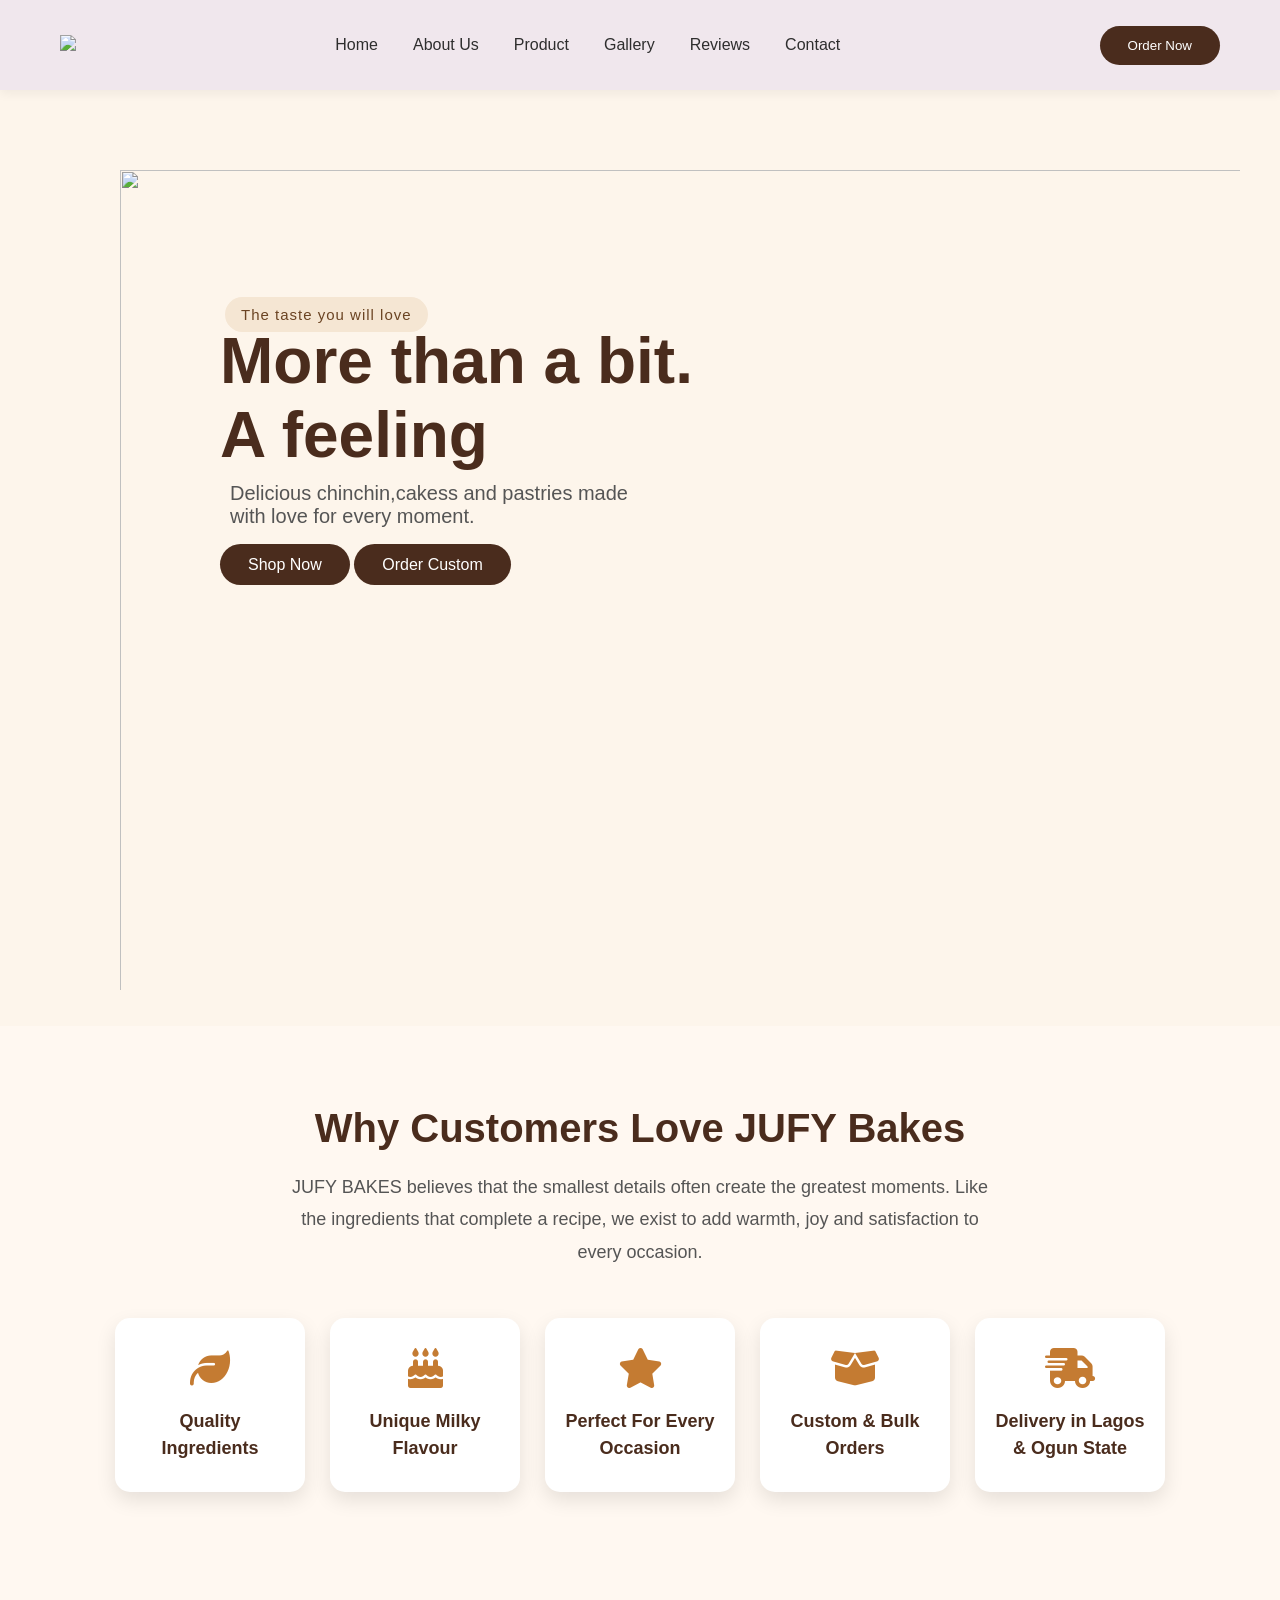
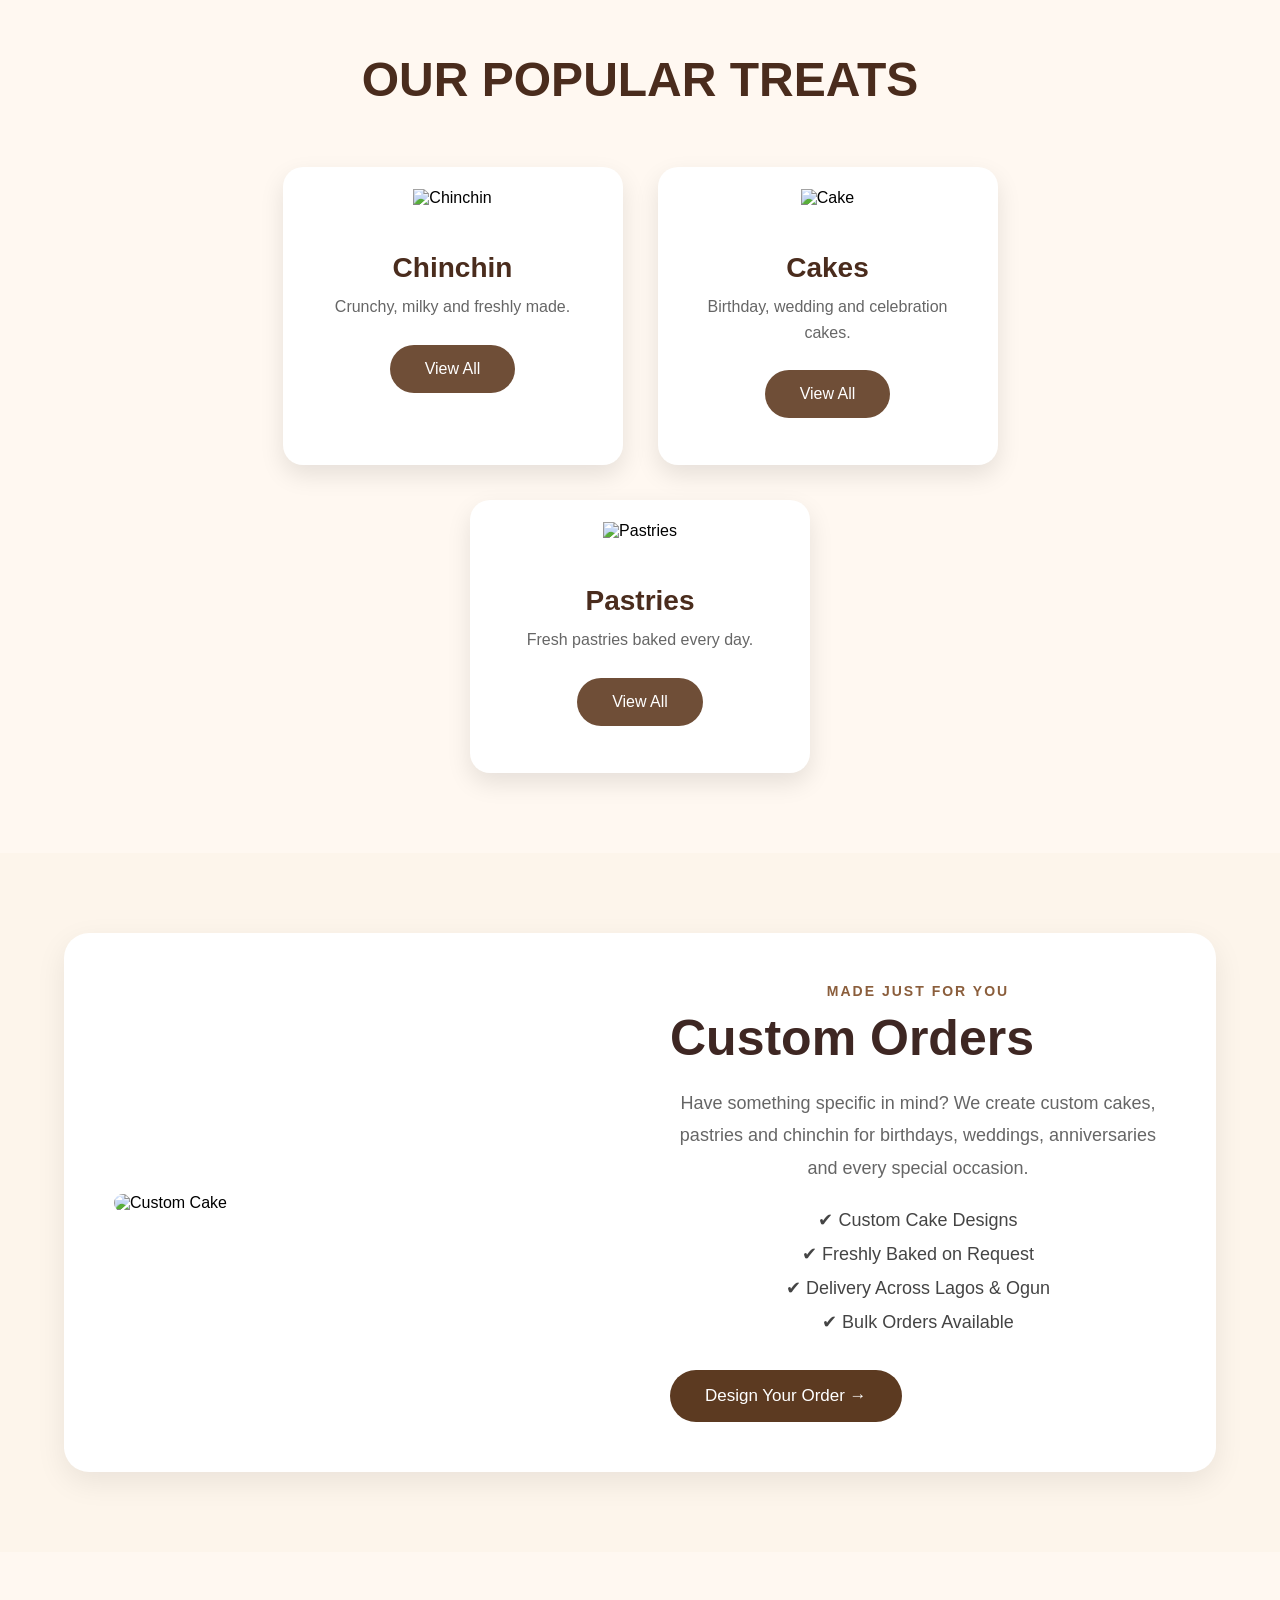
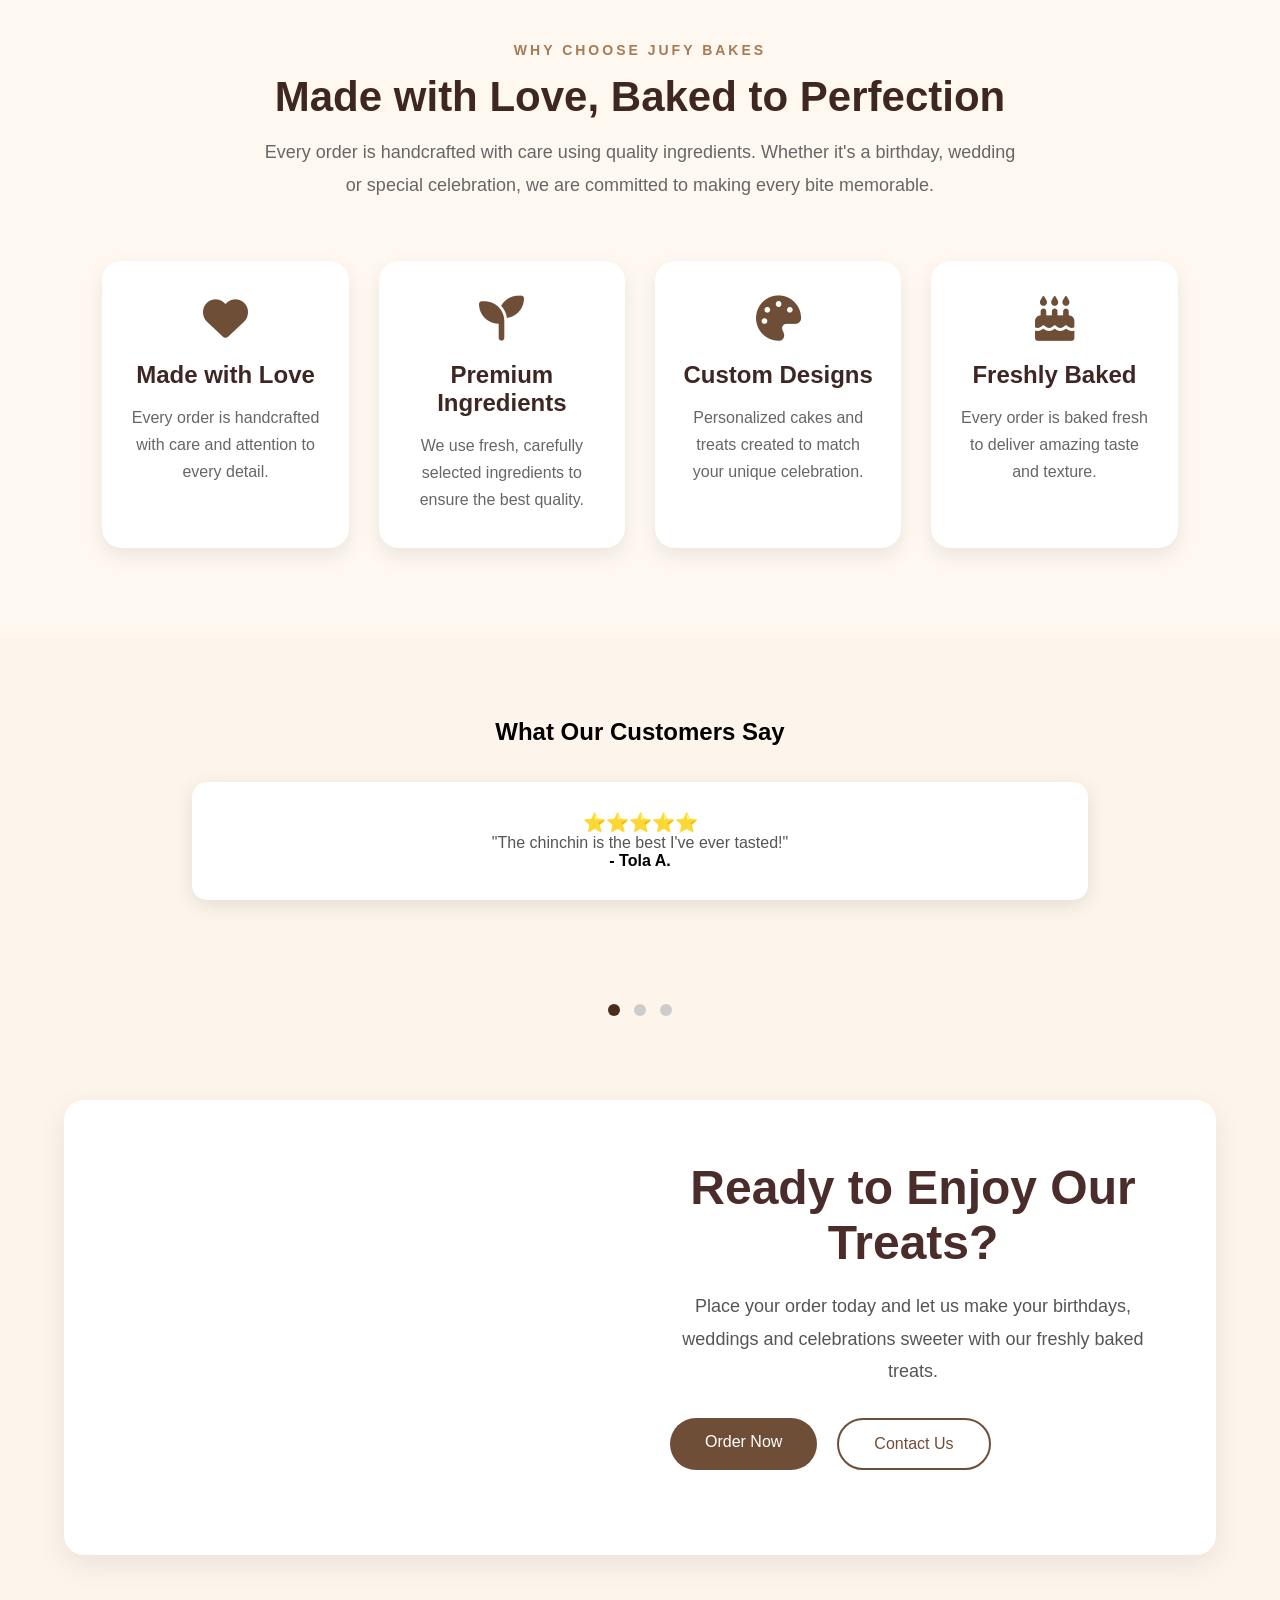
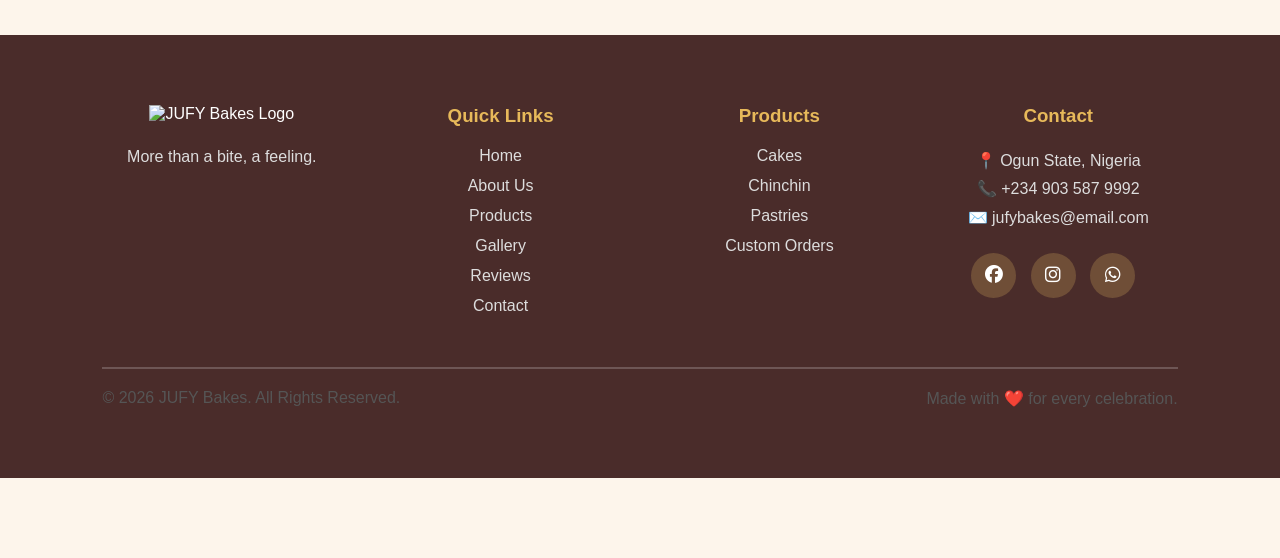
==== index.html @ e984a0c7 "Add files via upload" ====
<!DOCTYPE html>
<html lang="en">
<head>
    <meta charset="UTF-8">
    <meta name="viewport" content="width=device-width, initial-scale=1.0">
    <title>JUFY Vamp</title>
    <link rel="stylesheet"  href="style.css">
    <link rel="stylesheet" href="https://cdnjs.cloudflare.com/ajax/libs/font-awesome/6.7.2/css/all.min.css">
   
</head>
<body>
    <header>
        <div class="logo">
            <img src="imagess/Simple Logo.png">
        </div>

        <div  class="he-lin">
           <nav>
                <ul>
                   <li><a href="#">Home</a></li>
                   <li><a href="about.html">About Us</a></li>
                   <li><a href="product.html">Product</a></li>
                   <li><a href="gallery.html">Gallery</a></li>
                   <li><a href="#">Reviews</a></li>
                   <li><a href="#">Contact</a></li>
                </ul>
           </nav>
        </div>

        <button class="btns">Order Now</button>

    </header>

    <section class="container">
        <div class="slider">
            <img src="imagess/intro.jpg" class="slide active">
            <img src="imagess/triple-choco-birthday.png" class="slide"> 
            <img src="imagess/smallchops.jpg" class="slide">

        </div>
        <div class="hero-container"><br><br>
           <span class="eyebrow">The taste you will love</span>

           <h1 class="heading">More than a bit.<br> A feeling </h1>

           <p class="deli">Delicious chinchin,cakess and pastries made <br>with love for every moment.</p>
              <br>
           <div class="hero-buttons">
               <a href="#" class="btns">Shop Now</a>
               <a href="#" class="btns">Order Custom</a>
            </div>
        </div>
           
    </section>   <br><br>


        <section class="features">

    <h2>Why Customers Love JUFY Bakes</h2>

    <p class="features-text">
        JUFY BAKES believes that the smallest details often create the greatest moments.
        Like the ingredients that complete a recipe, we exist to add warmth, joy and satisfaction to every occasion.
    </p>

    <div class="feature-container">

        <div class="feature-card">
            <i class="fa-solid fa-leaf"></i>
            <h3>Quality Ingredients</h3>
        </div>

        <div class="feature-card">
            <i class="fa-solid fa-cake-candles"></i>
            <h3>Unique Milky Flavour</h3>
        </div>

        <div class="feature-card">
            <i class="fa-solid fa-star"></i>
            <h3>Perfect For Every Occasion</h3>
        </div>

        <div class="feature-card">
            <i class="fa-solid fa-box-open"></i>
            <h3>Custom & Bulk Orders</h3>
        </div>

        <div class="feature-card">
            <i class="fa-solid fa-truck-fast"></i>
            <h3>Delivery in Lagos & Ogun State</h3>
        </div>

    </div>

</section>

       <section class="treats">

    <h2>OUR POPULAR TREATS</h2>

    <div class="cards">

        <!-- Chinchin -->
        <div class="card">
            <img src="imagess/chinchin.jpg" alt="Chinchin">

            <div class="card-content">
                <h3>Chinchin</h3>
                <p>Crunchy, milky and freshly made.</p>

                <a href="chinchin.html" class="btn">View All</a>
            </div>
        </div>

        <!-- Cakes -->
        <div class="card">
            <img src="imagess/cake.jpg" alt="Cake">

            <div class="card-content">
                <h3>Cakes</h3>
                <p>Birthday, wedding and celebration cakes.</p>

                <a href="cakes.html" class="btn">View All</a>
            </div>
        </div>

        <!-- Pastries -->
        <div class="card">
            <img src="imagess/pastries.jpg" alt="Pastries">

            <div class="card-content">
                <h3>Pastries</h3>
                <p>Fresh pastries baked every day.</p>

                <a href="pastries.html" class="btn">View All</a>
            </div>
        </div>

    </div>

</section>

        <section class="custom-section">

    <div class="custom-image">
        <img src="imagess/fruit cake.jpg" alt="Custom Cake">
    </div>

    <div class="custom-content">

        <p class="small-title">MADE JUST FOR YOU</p>

        <h2>Custom Orders</h2>

        <p class="custom-text">
            Have something specific in mind? We create custom cakes,
            pastries and chinchin for birthdays, weddings,
            anniversaries and every special occasion.
        </p>

        <div class="custom-features">

            <p>✔ Custom Cake Designs</p>

            <p>✔ Freshly Baked on Request</p>

            <p>✔ Delivery Across Lagos & Ogun</p>

            <p>✔ Bulk Orders Available</p>

        </div>

        <button class="custom-btn">
            Design Your Order →
        </button>

    </div>

</section> 

       <section class="why-choose">

    <p class="section-tag">WHY CHOOSE JUFY BAKES</p>

    <h2>Made with Love, Baked to Perfection</h2>

    <p class="section-text">
        Every order is handcrafted with care using quality ingredients.
        Whether it's a birthday, wedding or special celebration,
        we are committed to making every bite memorable.
    </p>

    <div class="why-container">

        <div class="why-card">
            <i class="fa-solid fa-heart"></i>
            <h3>Made with Love</h3>

            <p>
                Every order is handcrafted with care and attention to every detail.
            </p>
        </div>

        <div class="why-card">
            <i class="fa-solid fa-seedling"></i>
            <h3>Premium Ingredients</h3>

            <p>
                We use fresh, carefully selected ingredients to ensure the best quality.
            </p>
        </div>

        <div class="why-card">
            <i class="fa-solid fa-palette"></i>
            <h3>Custom Designs</h3>

            <p>
                Personalized cakes and treats created to match your unique celebration.
            </p>
        </div>

        <div class="why-card">
            <i class="fa-solid fa-cake-candles"></i>
            <h3>Freshly Baked</h3>

            <p>
                Every order is baked fresh to deliver amazing taste and texture.
            </p>
        </div>

    </div>

</section>
    <section class="reviews">

        <h2>What Our Customers Say</h2>
        <br><br>

        <div class="review-slider">

            <div class="review active">
               <h3>⭐⭐⭐⭐⭐</h3>
               <p>"The chinchin is the best I've ever tasted!"</p>
               <h4>- Tola A.</h4>
            </div>

            <div class="review">
                <h3>⭐⭐⭐⭐⭐</h3>
                <p>"My go-to for every event. Jufy Bakes never disappoints."</p>
                <h4>- Maryam O.</h4>
            </div>

            <div class="review">
                <h3>⭐⭐⭐⭐⭐</h3>
                <p>"The cakes are soft and delicious. Highly recommended."</p>
                <h4>- Andre B.</h4>
            </div>

    </div>

    <div class="dots">
        <span class="dot active"></span>
        <span class="dot"></span>
        <span class="dot"></span>
    </div>

    <section class="cta">

    <div class="cta-image">
        <img src="imagess/chinchin.png" alt="">
    </div>

    <div class="cta-text">

        <h2>Ready to Enjoy Our Treats?</h2>

        <p>
            Place your order today and let us make your
            birthdays, weddings and celebrations sweeter
            with our freshly baked treats.
        </p>

        <div class="cta-buttons">
            <a href="product.html" class="btn">Order Now</a>
            <a href="contact.html" class="btn2">Contact Us</a>
        </div>

    </div>

</section>


     <footer>

    <div class="footer-container">

        <div class="footer-box">

            <img src="imagess/Simple Logo.png" alt="JUFY Bakes Logo">

            <p>
                More than a bite, a feeling.
            </p>

        </div>

        <div class="footer-box">

            <h3>Quick Links</h3>

            <a href="#">Home</a>
            <a href="#">About Us</a>
            <a href="#">Products</a>
            <a href="#">Gallery</a>
            <a href="#">Reviews</a>
            <a href="#">Contact</a>

        </div>

        <div class="footer-box">

            <h3>Products</h3>

            <a href="#">Cakes</a>
            <a href="#">Chinchin</a>
            <a href="#">Pastries</a>
            <a href="#">Custom Orders</a>

        </div>

        <div class="footer-box">

            <h3>Contact</h3>

            <p>📍 Ogun State, Nigeria</p>
            <p>📞 +234 903 587 9992</p>
            <p>✉️ jufybakes@email.com</p>

            <div class="socials">

                <a href="#"><i class="fa-brands fa-facebook"></i></a>

                <a href="#"><i class="fa-brands fa-instagram"></i></a>

                <a href="#"><i class="fa-brands fa-whatsapp"></i></a>

            </div>

        </div>

    </div>

    <hr>

    <div class="copyright">

        <p>
            © 2026 JUFY Bakes. All Rights Reserved.
        </p>

        <p>
            Made with ❤️ for every celebration.
        </p>

    </div>

</footer>   
   
     <script src="script.js"></script>
</body>
</html>
---- style.css ----
*{
    margin: 0;
    padding: 0;
    box-sizing: border-box;
    font-family: Arial, Helvetica, sans-serif;

}

html{
    scroll-behavior:smooth;
}

body{
    font-family:Arial, Helvetica, sans-serif;
    background-color: #fdf3e7;
}

header{
    display: flex;
    justify-content: space-between;
    align-items: center;
    padding: 20px 60px;
    background: #f0e7ed;
    position: sticky;
    top: 0;
    z-index: 10;
    box-shadow: 0 4px 10px rgba(0, 0, 0, 0.05);
    height: 90px;
}

.container{
    width:100%;
    max-width:1200px;
    margin:auto;
    position: relative;
    height: 100vh;
    overflow: hidden;
    padding: 80px;
}

.logo img{
    width: 130px;
    height: auto;
}

nav{
    display: flex;
    justify-content: space-between;
    align-items: center;
     height: 80px;
    padding: 0;
}
nav ul{
    display: flex;
    list-style: none;
    gap: 35px;
}
nav a{
    text-decoration: none;
    color: #2e2e2e; 
    font-weight: 500;
    transition: 0.3s;
}
nav a:hover{
    color: #d4a055;
}

.slider{
    position: absolute;
    width: 100%;
    height: 100%;
}

.slide{
    position: absolute;
    width: 100%;
    height: 100%;
    object-fit: cover;
    opacity: 0;
    transition: opacity 1s ease;
}

.slide.active{
    opacity: 1;
}

.hero-container{
    position: relative;
    z-index: 2;
    color: rgb(15, 13, 13);
    padding: 100px;
}

.eyebrow{
    color: #6b4423;
    border-radius: 999px;
    letter-spacing: 1px;
    padding: 9px 16px;
    background: #f5e6d3;
    margin: 5px;
    font-size: 15px;
}

.heading{
    font-size: 4rem;
    font-weight: 700;
    color: #4a2c1d;
}

.deli{
    margin: 10px;
    gap: 4px;
    font-size: 20px;
    text-align: justify;
}

.hero-buttons{
    margin-bottom:20px;
}

.btns{
    background: #4a2c1d;
    color: white;
    padding:12px 28px;
    border:none;
    border-radius:30px;
    text-decoration: none;
}

.btns:hover{
    background: #6b4423;
}

.features{
    background-color:#FFF8F1;
    padding:80px 8%;
    text-align:center;
}

.features h2{
    font-size:40px;
    color:#4A2C1D;
    margin-bottom:20px;
}

.features-text{
    max-width:700px;
    margin:0 auto 50px;
    font-size:18px;
    line-height:1.8;
    color:#555;
}

.feature-container{
    display:flex;
    justify-content:center;
    gap:25px;
    flex-wrap:wrap;
}

.feature-card{
    width:190px;
    background:#ffffff;
    padding:30px 20px;
    border-radius:15px;
    box-shadow:0 8px 20px rgba(0,0,0,0.1);
    transition:0.3s;
}

.feature-card:hover{
    transform:translateY(-10px);
}

.feature-card i{
    font-size:40px;
    color:#C47B32;
    margin-bottom:20px;
}

.feature-card h3{
    color:#4A2C1D;
    font-size:18px;
    line-height:1.5;
}
.cards{
    display:grid;
    grid-template-columns:repeat(auto-fit,minmax(250px,1fr));
    gap:30px;
}

.cardss p{
    color: #6b4423;
}

.card{
    background:white;
    padding:22px;
    border-radius:20px;
    text-align:center;
    transition:0.3s;
}

.card:hover{
    transform:translateY(-10px);
}

.card img{
    width:100px;
    height:120px;
    margin-bottom:20px;
    object-fit: cover;
}

.card h3{
    margin-bottom:10px;
}

p{
    text-align: center;
    font-size: medium;
    color: #555;

}

.items{
    background: #fff8f1;
    padding: 60px 80px;
    text-align: center;
}

.items p{
    max-width: 900px;
    margin-top: auto;
}

.list-item{
    display: flex;
    justify-content: space-between;
    margin-top: 40px;
}

.list-items nav{
    display: flex;
}

.treats{
    background:#FFF8F1;
    padding:80px 8%;
}

.treats h2{
    text-align:center;
    font-size:48px;
    color:#4A2C1D;
    margin-bottom:60px;
}

.cards{
    display:flex;
    justify-content:center;
    gap:35px;
    flex-wrap:wrap;
}

.card{
    width:340px;
    background:#fff;
    border-radius:20px;
    overflow:hidden;
    box-shadow:0 10px 25px rgba(0,0,0,.1);
    transition:.3s;
}

.card:hover{
    transform:translateY(-10px);
}

.card img{
    width:100%;
    height:250px;
    object-fit:cover;
}

.card-content{
    padding:25px;
    text-align:center;
}

.card-content h3{
    color:#4A2C1D;
    margin-bottom:10px;
    font-size:28px;
}

.card-content p{
    color:#666;
    line-height:1.6;
    margin-bottom:25px;
}

.btn{
    display:inline-block;
    padding:12px 30px;
    background:#4A2C1D;
    color:white;
    text-decoration:none;
    border-radius:30px;
    transition:.3s;
}

.btn:hover{
    background:#C47B32;
}

.custom-section{
    width:90%;
    max-width:1200px;
    margin:80px auto;
    padding:50px;
    background:#ffffff;
    border-radius:25px;

    display:flex;
    align-items:center;
    justify-content:space-between;
    gap:60px;

    box-shadow:0 10px 30px rgba(0,0,0,0.08);
}

.custom-image{
    flex:1;
}

.custom-image img{
    width:100%;
    height:450px;
    object-fit:cover;
    border-radius:20px;
}

.custom-content{
    flex:1;
}

.small-title{
    color:#8B5E3C;
    font-weight:bold;
    letter-spacing:2px;
    font-size:14px;
    margin-bottom:10px;
}

.custom-content h2{
    font-size:50px;
    color:#3E2723;
    margin-bottom:20px;
}

.custom-text{
    color:#666;
    font-size:18px;
    line-height:1.8;
    margin-bottom:25px;
}

.custom-features p{
    margin:12px 0;
    font-size:18px;
    color:#444;
}

.custom-btn{
    margin-top:25px;
    padding:16px 35px;
    background:#5C3A21;
    color:white;
    border:none;
    border-radius:50px;
    font-size:17px;
    cursor:pointer;
    transition:.3s;
}

.custom-btn:hover{
    background:#8B5E3C;
    transform:translateY(-4px);
}

.why-choose{
    background:#FFF8F1;
    padding:80px 8%;
    text-align:center;
}

.small-heading{
    color:#8B5E3C;
    font-size:14px;
    font-weight:bold;
    letter-spacing:2px;
    text-transform:uppercase;
    margin-bottom:10px;
}

.why-choose{
    background:#FFF8F1;
    padding:90px 8%;
    text-align:center;
}

.section-tag{
    color:#A67C52;
    font-size:14px;
    font-weight:700;
    letter-spacing:3px;
    text-transform:uppercase;
}

.why-choose h2{
    font-size:42px;
    color:#3E2723;
    margin:15px 0;
}

.section-text{
    width:70%;
    margin:0 auto 60px;
    color:#666;
    line-height:1.8;
    font-size:18px;
}

.why-container{
    display:grid;
    grid-template-columns:repeat(4,1fr);
    gap:30px;
}

.why-card{
    background:white;
    padding:35px 25px;
    border-radius:20px;
    box-shadow:0 8px 20px rgba(0,0,0,.08);
    transition:.3s;
}

.why-card:hover{
    transform:translateY(-10px);
    box-shadow:0 15px 35px rgba(0,0,0,.15);
}

.why-card i{
    font-size:45px;
    color:#6F4E37;
    margin-bottom:20px;
}

.why-card h3{
    color:#3E2723;
    margin-bottom:15px;
    font-size:24px;
}

.why-card p{
    color:#666;
    line-height:1.7;
    font-size:16px;
}
.reviews{
    text-align:center;
    padding:80px 0;
}

.review-slider{
    position:relative;
    width:70%;
    margin:auto;
    min-height:200px;
}

.review{
    display:none;
    background:#fff;
    padding:30px;
    border-radius:15px;
    box-shadow:0 5px 20px rgba(0,0,0,.1);
}

.review.active{
    display:block;
}

.dots{
    margin-top:20px;
}

.dot{
    height:12px;
    width:12px;
    margin:0 5px;
    display:inline-block;
    border-radius:50%;
    background:#ccc;
    cursor:pointer;
}

.dot.active{
    background:#4a2c1d;
}

.cta{
    display:flex;
    justify-content:space-between;
    align-items:center;
    gap:60px;
    width:90%;
    max-width:1200px;
    margin:80px auto;
    background:#fff;
    padding:60px;
    border-radius:20px;
    box-shadow:0 10px 30px rgba(0,0,0,.08);
}

.cta-image{
    flex:1;
}

.cta-image img{
    width:100%;
    border-radius:20px;
}

.cta-text{
    flex:1;
}

.cta-text h2{
    font-size:48px;
    color:#4A2C2A;
    margin-bottom:20px;
}

.cta-text p{
    font-size:18px;
    line-height:1.8;
    color:#555;
    margin-bottom:30px;
}

.cta-buttons{
    display:flex;
    gap:20px;
    margin-bottom:25px;
}

.btn{
    text-decoration:none;
    background:#6F4E37;
    color:white;
    padding:15px 35px;
    border-radius:40px;
    transition:.3s;
}

.btn:hover{
    background:#4A2C2A;
}

.btn2{
    text-decoration:none;
    border:2px solid #6F4E37;
    color:#6F4E37;
    padding:15px 35px;
    border-radius:40px;
    transition:.3s;
}

.btn2:hover{
    background:#6F4E37;
    color:white;
}

.cta-text h4{
    color:#B8860B;
    font-size:18px;
}

footer{
    background:#4A2C2A;
    color:white;
    padding:70px 8%;
    margin-top:80px;
}

.footer-container{
    display:grid;
    grid-template-columns:repeat(auto-fit,minmax(220px,1fr));
    gap:40px;
}

.footer-box img{
    width:120px;
    margin-bottom:20px;
}

.footer-box h3{
    color:#E7B95A;
    margin-bottom:20px;
}

.footer-box p{
    color:#ddd;
    line-height:1.8;
}

.footer-box a{
    display:block;
    color:#ddd;
    text-decoration:none;
    margin-bottom:12px;
    transition:.3s;
}

.footer-box a:hover{
    color:#E7B95A;
    padding-left:5px;
}

.socials{
    margin-top:20px;
}

.socials a{
    display:inline-block;
    width:45px;
    height:45px;
    background:#6F4E37;
    text-align:center;
    line-height:45px;
    border-radius:50%;
    margin-right:10px;
    color:white;
    font-size:18px;
}

.socials a:hover{
    background:#E7B95A;
    color:#4A2C2A;
}

footer hr{
    margin:40px 0 20px;
    border:1px solid rgba(255,255,255,.2);
}

.copyright{
    display:flex;
    justify-content:space-between;
    flex-wrap:wrap;
    color:#ddd;
    font-size:15px;
}





.products{
    width:90%;
    margin:auto;
    padding:60px 0;
}

.products h1{
    text-align:center;
    font-size:50px;
    color:#4A2C2A;
}

.products p{
    text-align:center;
    color:#666;
    margin-bottom:40px;
}

.product-container{
    display:grid;
    grid-template-columns:repeat(auto-fit,minmax(280px,1fr));
    gap:30px;
}

.product-card{
    background:white;
    border-radius:20px;
    padding:20px;
    text-align:center;
    box-shadow:0 5px 15px rgba(0,0,0,.1);
}

.product-card img{
    width:100%;
    height:250px;
    object-fit:cover;
    border-radius:15px;
}

.product-card h3{
    margin-top:20px;
    color:#4A2C2A;
}

.product-card button{
    margin-top:20px;
    width:100%;
    padding:15px;
    background:#6F4E37;
    color:white;
    border:none;
    border-radius:40px;
    cursor:pointer;
}






.about-page{
    width:90%;
    max-width:1200px;
    margin:80px auto;
    display:flex;
    align-items:center;
    gap:60px;
}

.about-image{
    flex:1;
}

.about-image img{
    width:100%;
    border-radius:20px;
}

.about-content{
    flex:1;
}

.about-content h1{
    font-size:50px;
    color:#4A2C2A;
    margin-bottom:20px;
}

.about-content p{
    line-height:1.9;
    color:#555;
    margin-bottom:20px;
}

.mission-vision{
    width:90%;
    max-width:1200px;
    margin:80px auto;
    display:flex;
    gap:30px;
}

.box{
    flex:1;
    background:white;
    padding:40px;
    border-radius:20px;
    box-shadow:0 5px 20px rgba(0,0,0,.08);
}

.box h2{
    color:#4A2C2A;
    margin-bottom:20px;
}

.values{
    width:90%;
    max-width:1200px;
    margin:80px auto;
    text-align:center;
}

.values h2{
    color:#4A2C2A;
    font-size:40px;
    margin-bottom:40px;
}

.value-container{
    display:grid;
    grid-template-columns:repeat(auto-fit,minmax(220px,1fr));
    gap:25px;
}

.value-card{
    background:white;
    padding:30px;
    border-radius:20px;
    box-shadow:0 5px 15px rgba(0,0,0,.08);
}

.value-card h3{
    color:#6F4E37;
    margin-bottom:15px;
}

.why-about{
    width:90%;
    max-width:1200px;
    margin:80px auto;
}

.why-about h2{
    color:#4A2C2A;
    text-align:center;
    margin-bottom:30px;
}

.why-about ul{
    list-style:none;
    line-height:2.2;
    font-size:18px;
}







body{
    background:#FDF5EB;
    font-family:Arial, sans-serif;
}

.product-hero{
    text-align:center;
    padding:80px 10%;
}

.product-hero h1{
    font-size:50px;
    color:#4A2C1D;
    margin-bottom:20px;
}

.product-hero p{
    font-size:18px;
    color:#666;
}

.products{
    width:90%;
    margin:auto;
    display:grid;
    grid-template-columns:repeat(auto-fit,minmax(300px,1fr));
    gap:35px;
    padding-bottom:80px;
}

.product-card{
    background:white;
    border-radius:20px;
    overflow:hidden;
    text-align:center;
    box-shadow:0 8px 20px rgba(0,0,0,.1);
    transition:.4s;
}

.product-card:hover{
    transform:translateY(-10px);
}

.product-card img{
    width:100%;
    height:250px;
    object-fit:cover;
}

.product-card h2{
    color:#4A2C1D;
    margin-top:20px;
}

.product-card p{
    padding:0 20px;
    color:#666;
}

.product-card h3{
    margin-top:20px;
}

.product-card ul{
    list-style:none;
    padding:0;
    margin:20px;
}

.product-card li{
    margin:8px 0;
}

.product-card button{
    background:#4A2C1D;
    color:white;
    border:none;
    padding:12px 30px;
    border-radius:30px;
    margin-bottom:25px;
    cursor:pointer;
}

.product-card button:hover{
    background:#7a4a2a;
}





/* Gallery Hero */

.gallery-hero{

    text-align:center;
    padding:80px 10%;

}

.gallery-hero h1{

    font-size:50px;
    color:#4A2C1D;
    margin-bottom:20px;

}

.gallery-hero p{

    width:70%;
    margin:auto;
    color:#666;
    line-height:1.8;

}


/* Gallery Grid */

.gallery{

    width:90%;
    margin:auto;

    display:grid;

    grid-template-columns:repeat(auto-fit,minmax(280px,1fr));

    gap:25px;

    padding-bottom:80px;

}


.gallery-item{

    overflow:hidden;

    border-radius:20px;

    background:white;

    box-shadow:0 8px 20px rgba(0,0,0,.1);

}


.gallery-item img{

    width:100%;

    height:300px;

    object-fit:cover;

    transition:.5s;

}


.gallery-item:hover img{

    transform:scale(1.08);

}


/* Bottom CTA */

.gallery-bottom{

    text-align:center;

    padding:70px 10%;

    background:#4A2C1D;

    color:white;

}


.gallery-bottom h2{

    font-size:40px;

}


.gallery-bottom p{

    margin:20px auto;

    width:60%;

    line-height:1.8;

}


.gallery-bottom button{

    padding:15px 35px;

    border:none;

    border-radius:30px;

    background:white;

    color:#4A2C1D;

    font-size:16px;

    cursor:pointer;

    font-weight:bold;

}


.gallery-bottom button:hover{

    background:#F5E6D3;

}
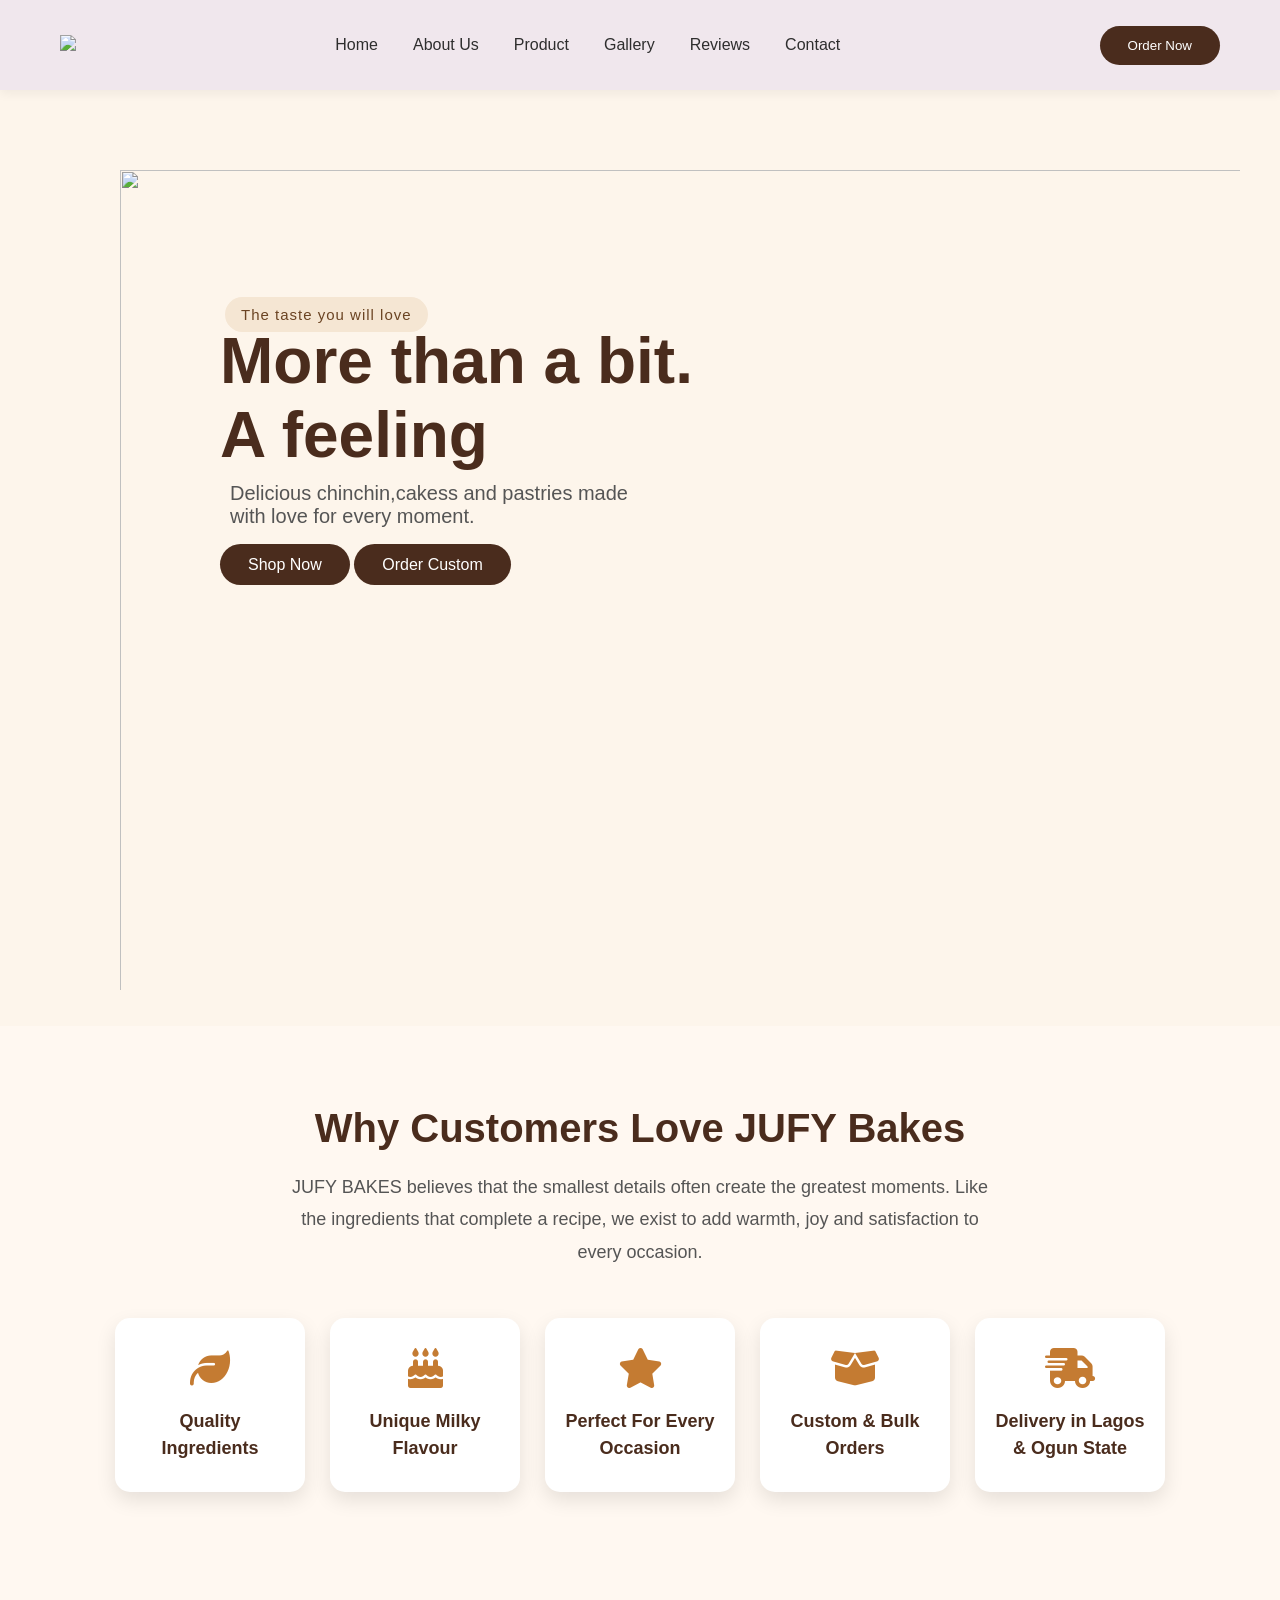
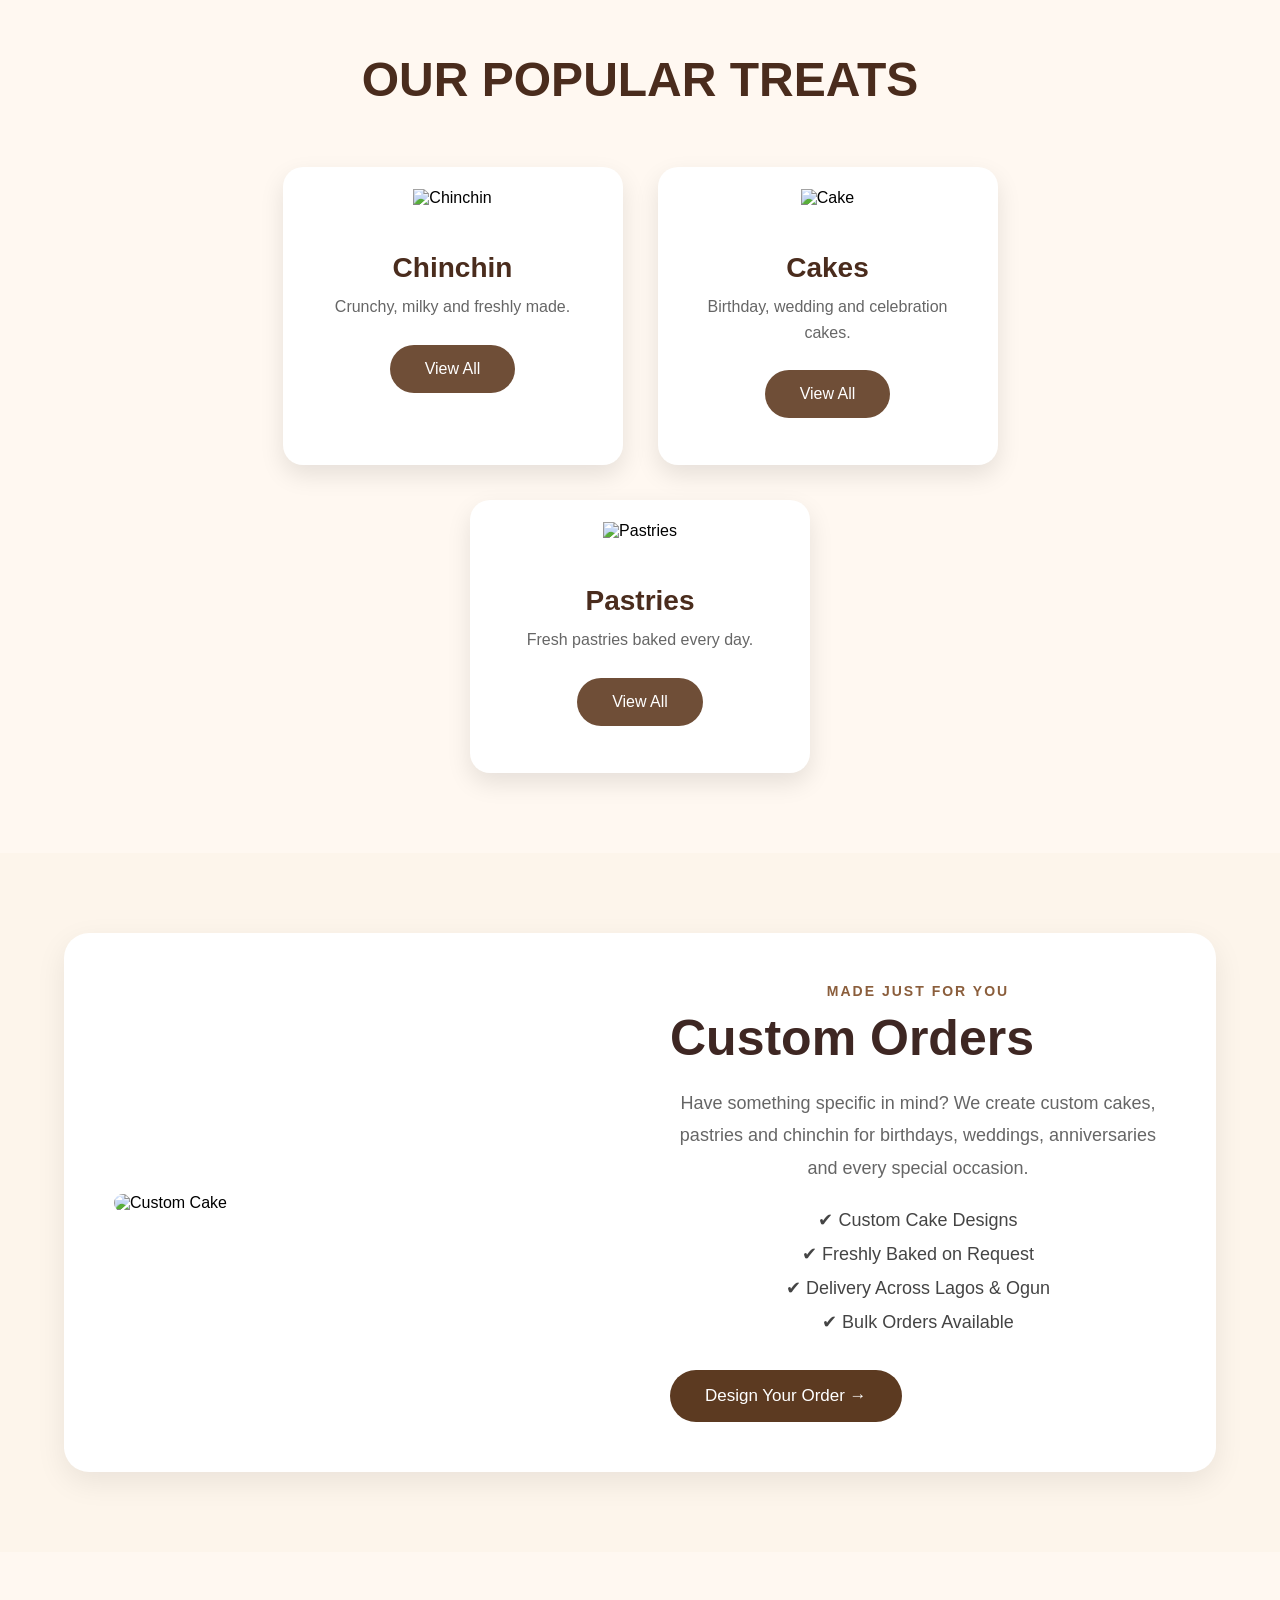
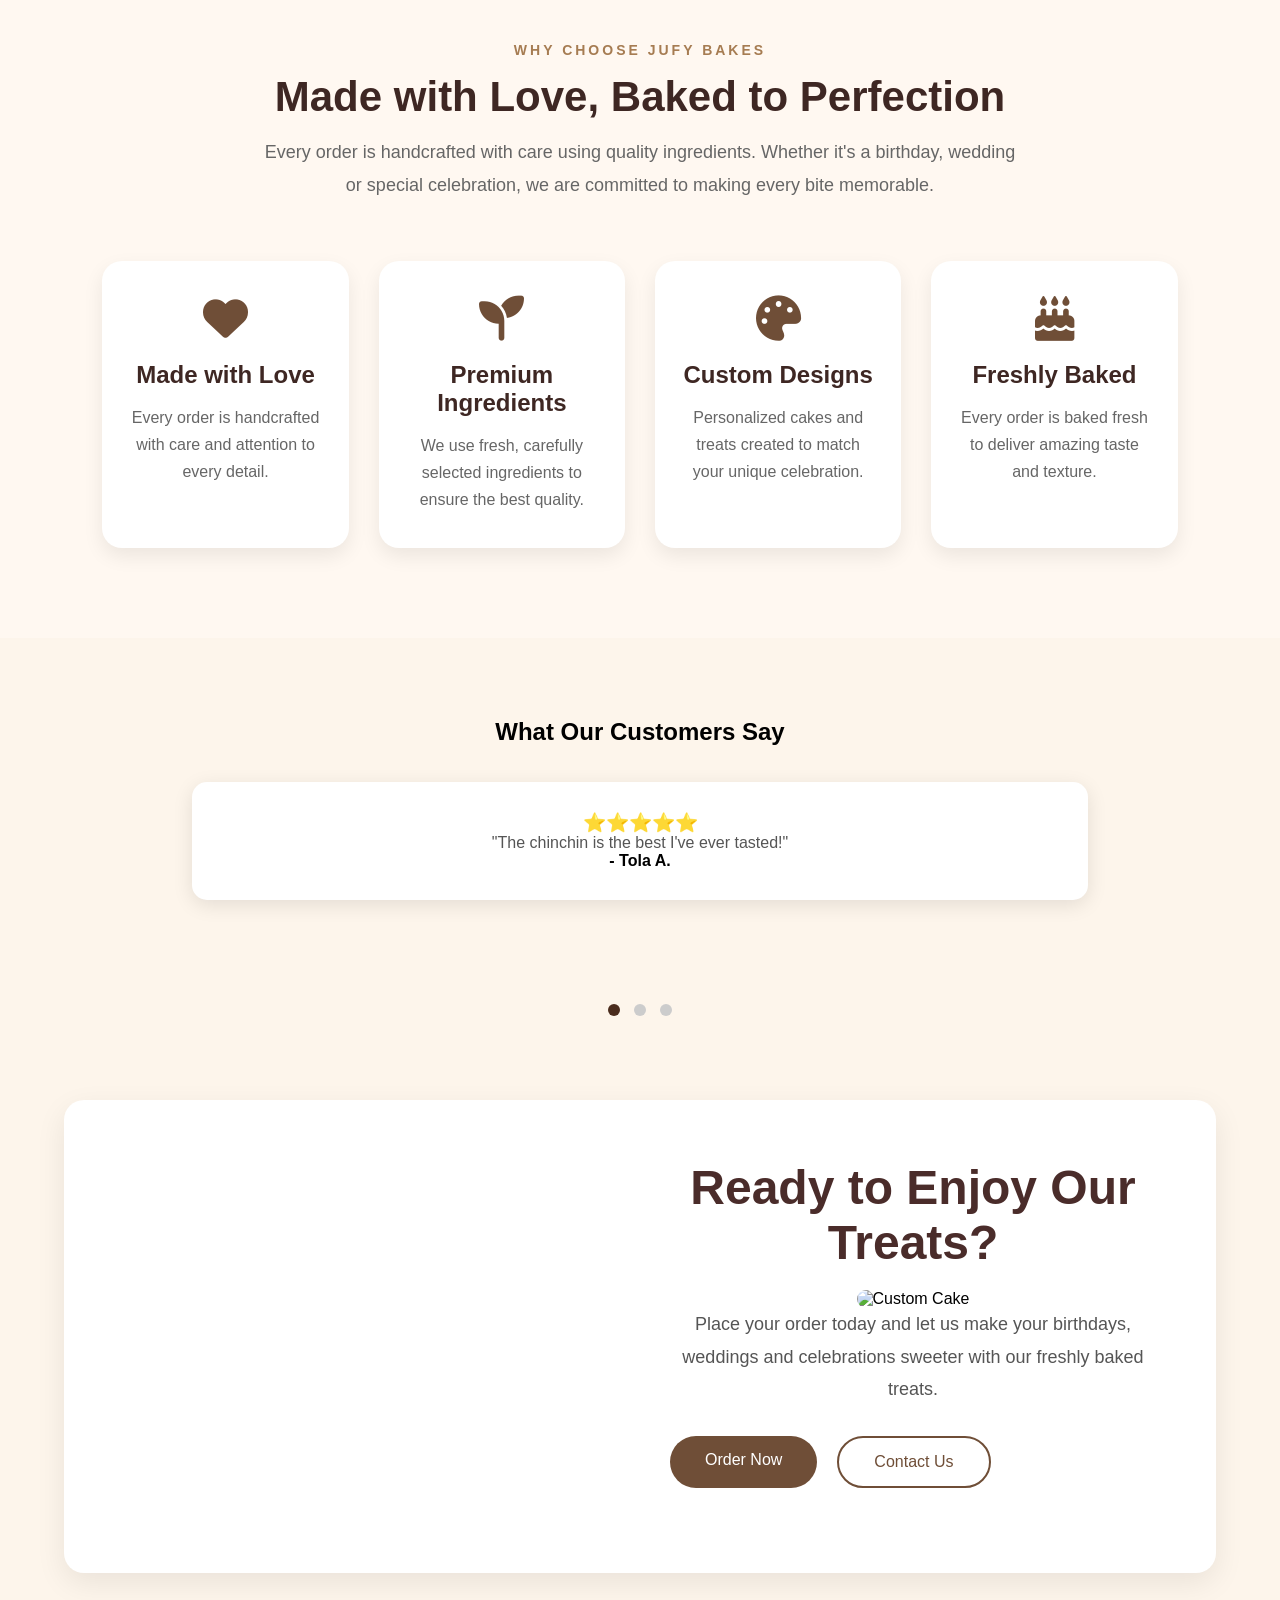
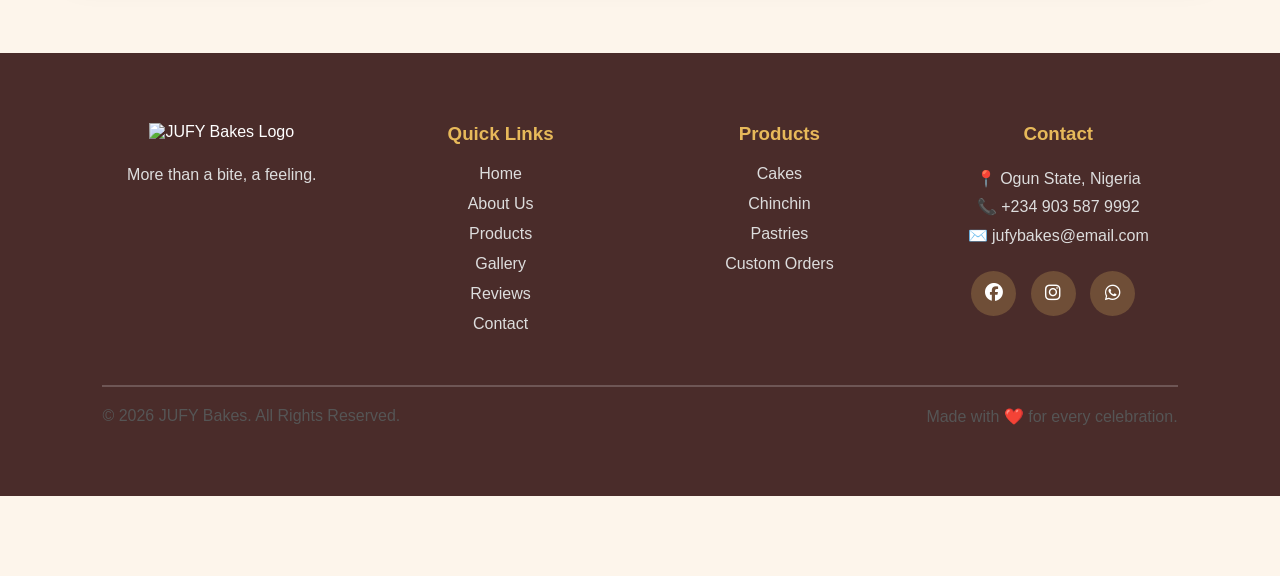
==== commit 2e9ac3ea: "NEW-JB-VAMP" ====
--- a/index.html
+++ b/index.html
@@ -11,18 +11,18 @@
 <body>
     <header>
         <div class="logo">
-            <img src="imagess/Simple Logo.png">
+            <img src="images/Simple Logo.png">
         </div>
 
         <div  class="he-lin">
            <nav>
                 <ul>
-                   <li><a href="#">Home</a></li>
+                   <li><a href="index.html">Home</a></li>
                    <li><a href="about.html">About Us</a></li>
                    <li><a href="product.html">Product</a></li>
                    <li><a href="gallery.html">Gallery</a></li>
                    <li><a href="#">Reviews</a></li>
-                   <li><a href="#">Contact</a></li>
+                   <li><a href="contact.html">Contact</a></li>
                 </ul>
            </nav>
         </div>
@@ -33,9 +33,9 @@
 
     <section class="container">
         <div class="slider">
-            <img src="imagess/intro.jpg" class="slide active">
-            <img src="imagess/triple-choco-birthday.png" class="slide"> 
-            <img src="imagess/smallchops.jpg" class="slide">
+            <img src="images/intro.jpg" class="slide active">
+            <img src="images/triple-choco-birthday.png" class="slide"> 
+            <img src="images/smallchops.jpg" class="slide">
 
         </div>
         <div class="hero-container"><br><br>
@@ -102,7 +102,7 @@
 
         <!-- Chinchin -->
         <div class="card">
-            <img src="imagess/chinchin.jpg" alt="Chinchin">
+            <img src="images/chin-chin-blog-1.png" alt="Chinchin">
 
             <div class="card-content">
                 <h3>Chinchin</h3>
@@ -114,7 +114,7 @@
 
         <!-- Cakes -->
         <div class="card">
-            <img src="imagess/cake.jpg" alt="Cake">
+            <img src="images/12 inches.jpg" alt="Cake">
 
             <div class="card-content">
                 <h3>Cakes</h3>
@@ -126,7 +126,7 @@
 
         <!-- Pastries -->
         <div class="card">
-            <img src="imagess/pastries.jpg" alt="Pastries">
+            <img src="images/smallchops.jpg" alt="Pastries">
 
             <div class="card-content">
                 <h3>Pastries</h3>
@@ -143,7 +143,7 @@
         <section class="custom-section">
 
     <div class="custom-image">
-        <img src="imagess/fruit cake.jpg" alt="Custom Cake">
+        <img src="images/friut cake.jpg" alt="Custom Cake">
     </div>
 
     <div class="custom-content">
@@ -273,6 +273,9 @@
     <div class="cta-text">
 
         <h2>Ready to Enjoy Our Treats?</h2>
+        <div class="custom-image">
+            <img src="images/friut cake.jpg" alt="Custom Cake">
+        </div>
 
         <p>
             Place your order today and let us make your
@@ -296,7 +299,7 @@
 
         <div class="footer-box">
 
-            <img src="imagess/Simple Logo.png" alt="JUFY Bakes Logo">
+            <img src="images/Simple Logo.png" alt="JUFY Bakes Logo">
 
             <p>
                 More than a bite, a feeling.
--- a/style.css
+++ b/style.css
@@ -1063,4 +1063,168 @@
 
     background:#F5E6D3;
 
+}
+
+
+
+
+.contact-hero{
+
+padding:80px 10%;
+
+text-align:center;
+
+background:#FFF8F1;
+
+}
+
+.contact-hero h1{
+
+font-size:50px;
+
+color:#4A2C1D;
+
+}
+
+.contact-hero p{
+
+margin-top:20px;
+
+color:#666;
+
+line-height:1.8;
+
+}
+
+
+.contact{
+
+width:90%;
+
+max-width:1200px;
+
+margin:70px auto;
+
+display:grid;
+
+grid-template-columns:1fr 1.5fr;
+
+gap:40px;
+
+}
+
+
+.contact-info{
+
+background:#4A2C1D;
+
+color:white;
+
+padding:40px;
+
+border-radius:20px;
+
+}
+
+
+.contact-info h2{
+
+margin-bottom:30px;
+
+}
+
+
+.contact-info p{
+
+margin:20px 0;
+
+font-size:18px;
+
+}
+
+
+.contact-info i{
+
+color:#E7B95A;
+
+margin-right:10px;
+
+}
+
+
+.contact-form{
+
+background:white;
+
+padding:40px;
+
+border-radius:20px;
+
+box-shadow:0 8px 20px rgba(0,0,0,.1);
+
+}
+
+
+.contact-form h2{
+
+margin-bottom:25px;
+
+color:#4A2C1D;
+
+}
+
+
+.contact-form input,
+.contact-form select,
+.contact-form textarea{
+
+width:100%;
+
+padding:15px;
+
+margin-bottom:20px;
+
+border:1px solid #ddd;
+
+border-radius:10px;
+
+font-size:16px;
+
+}
+
+
+.contact-form textarea{
+
+resize:none;
+
+}
+
+
+.contact-form button{
+
+width:100%;
+
+padding:15px;
+
+background:#4A2C1D;
+
+color:white;
+
+border:none;
+
+border-radius:30px;
+
+font-size:18px;
+
+cursor:pointer;
+
+transition:.3s;
+
+}
+
+
+.contact-form button:hover{
+
+background:#7A4A2A;
+
 }
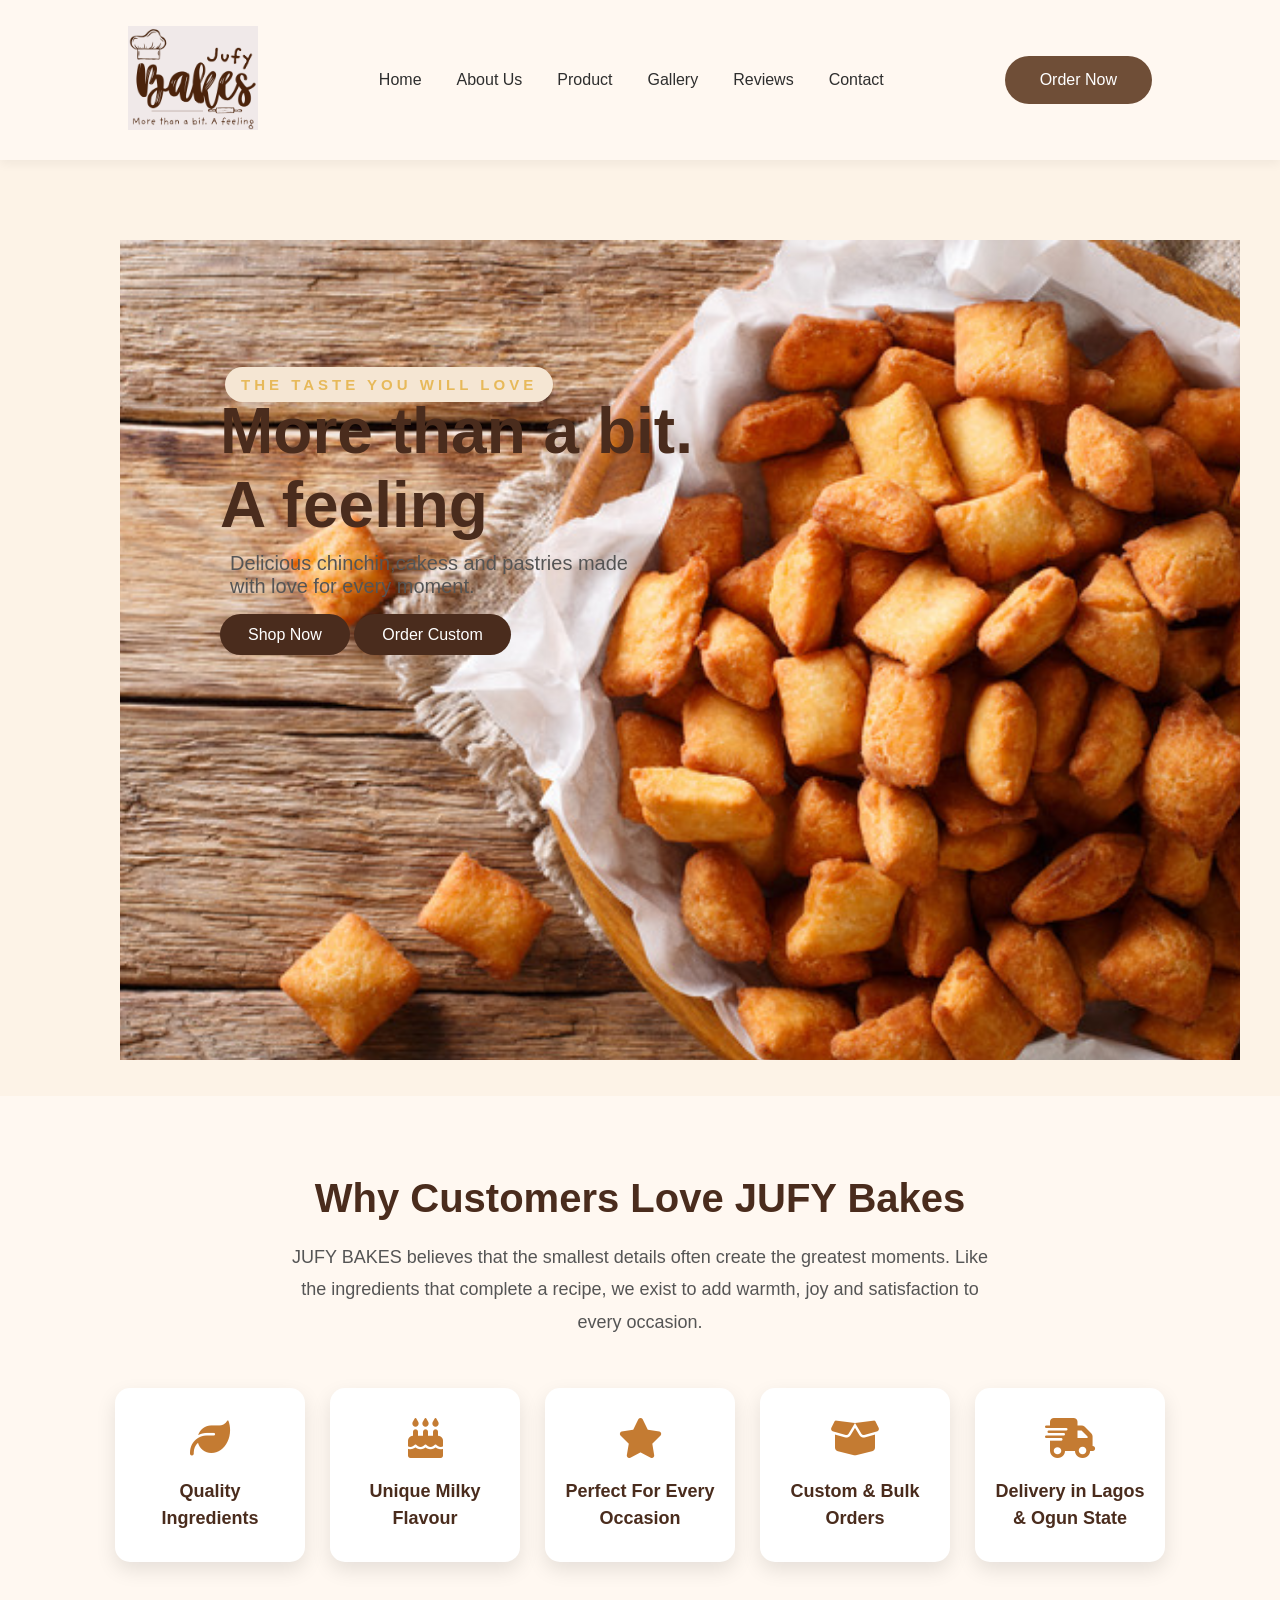
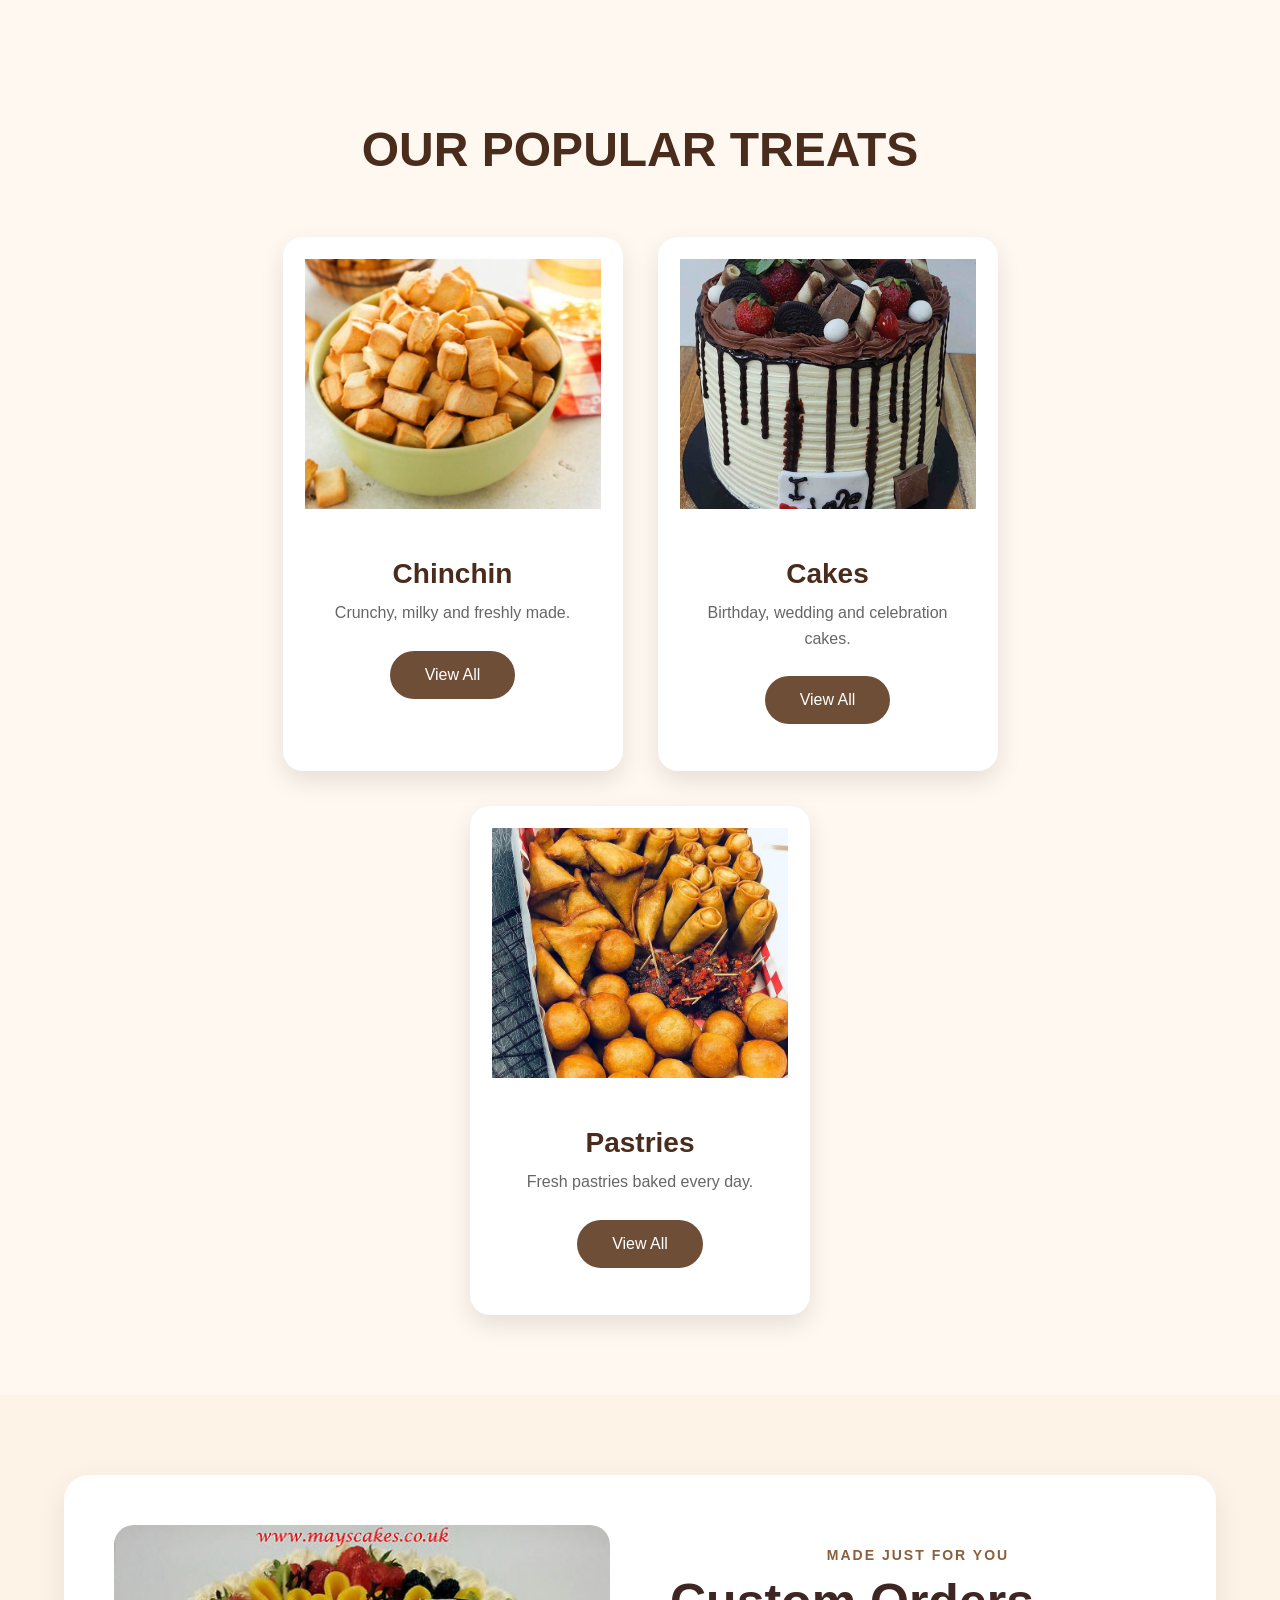
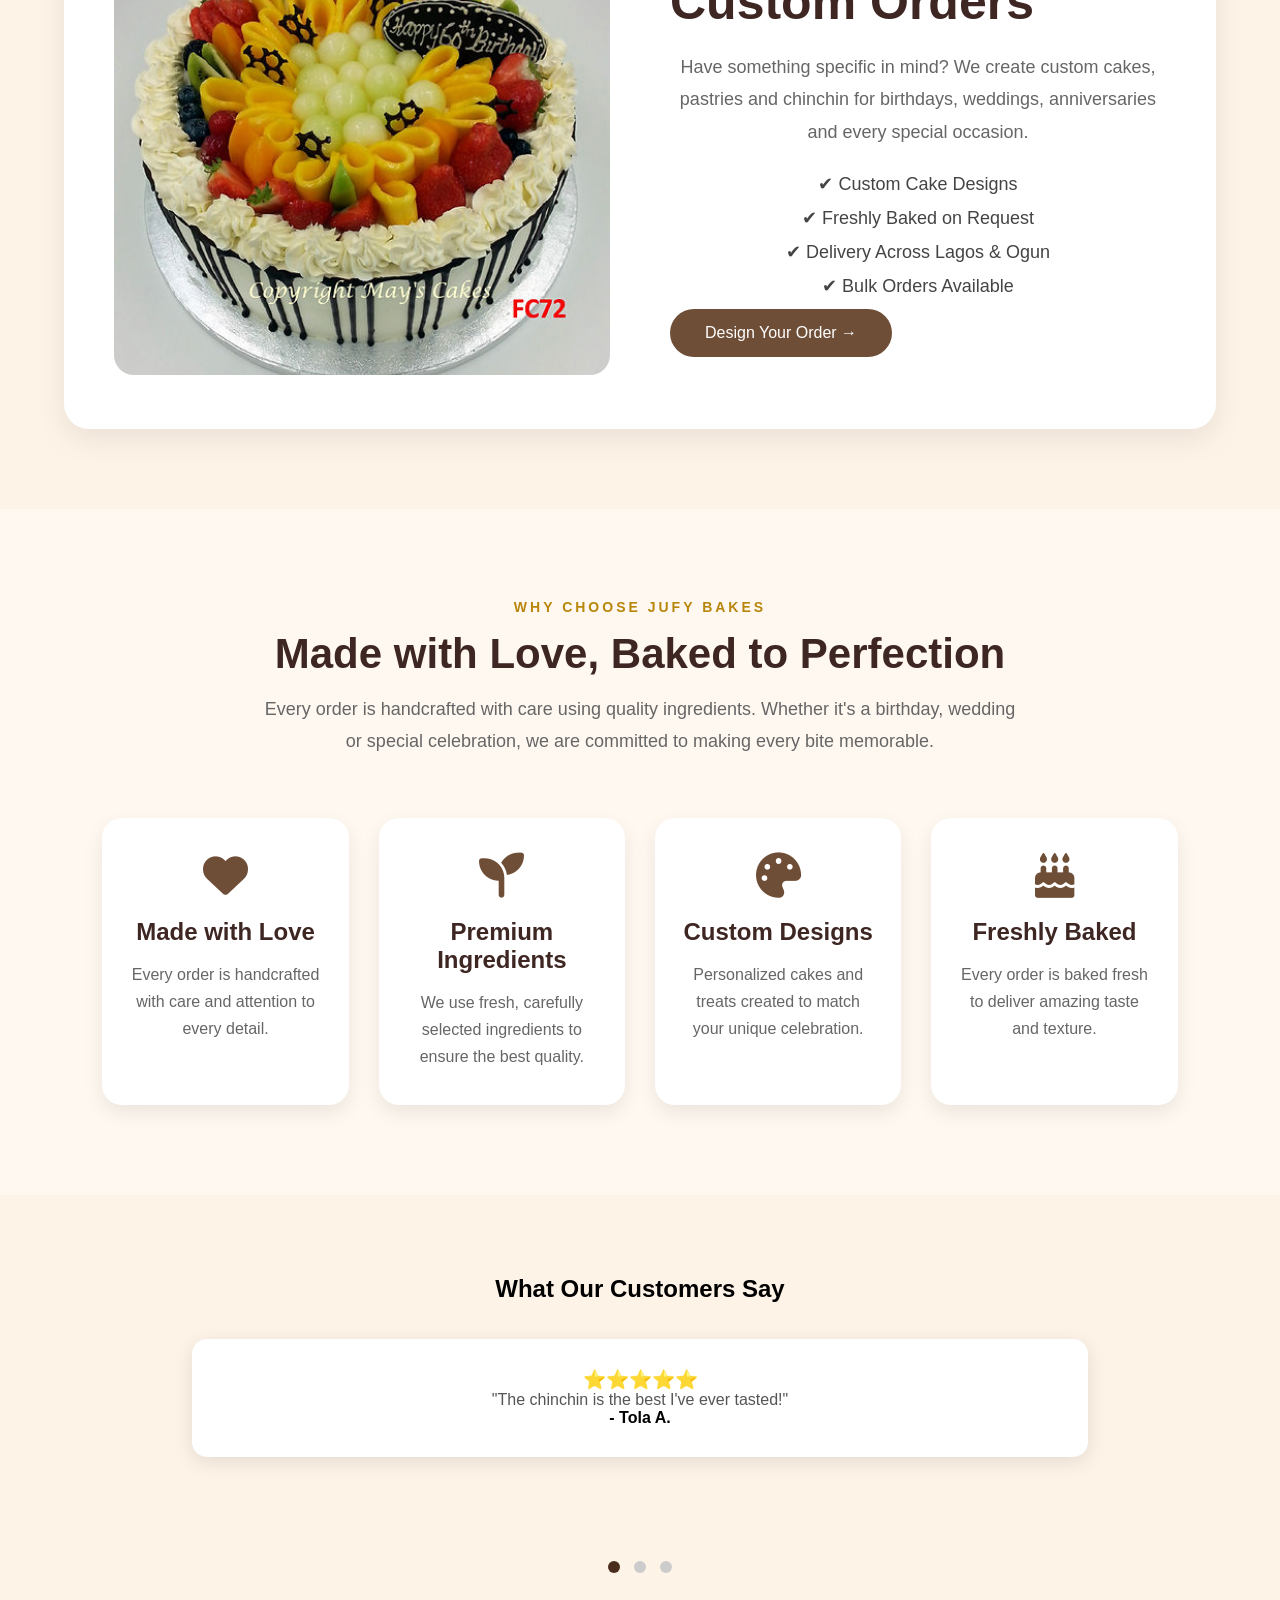
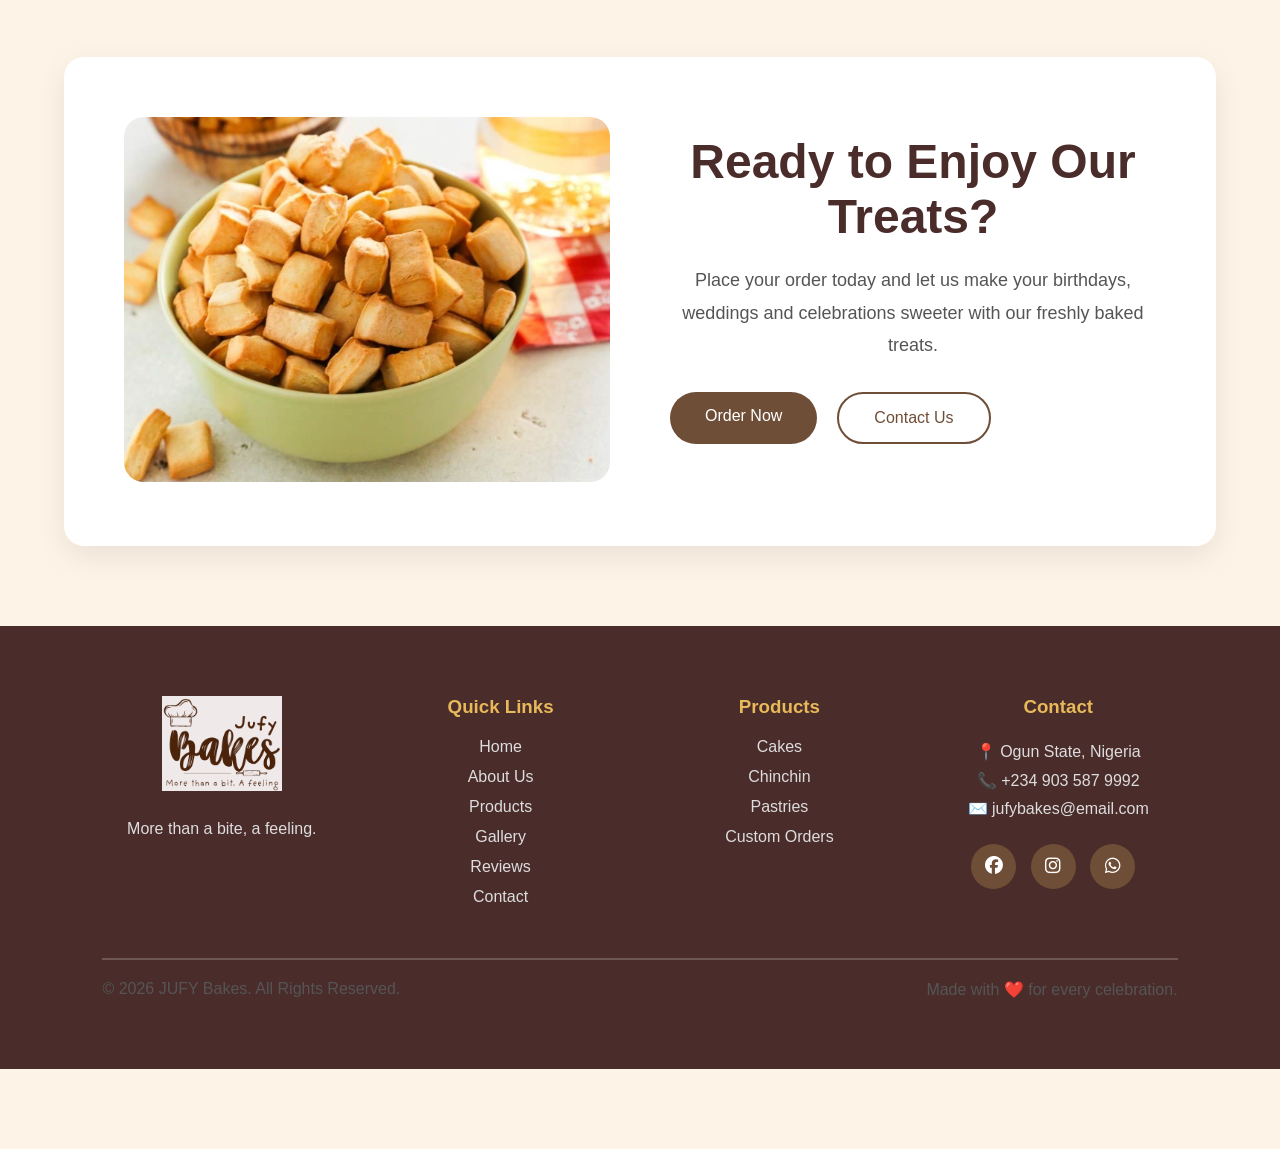
==== commit 3a467e63: "Updated NEW-JB-VAMP" ====
--- a/index.html
+++ b/index.html
@@ -11,7 +11,7 @@
 <body>
     <header>
         <div class="logo">
-            <img src="images/Simple Logo.png">
+            <img src="Images/Simple Logo.png">
         </div>
 
         <div  class="he-lin">
@@ -21,21 +21,21 @@
                    <li><a href="about.html">About Us</a></li>
                    <li><a href="product.html">Product</a></li>
                    <li><a href="gallery.html">Gallery</a></li>
-                   <li><a href="#">Reviews</a></li>
+                   <li><a href="reviews.html">Reviews</a></li>
                    <li><a href="contact.html">Contact</a></li>
                 </ul>
            </nav>
         </div>
 
-        <button class="btns">Order Now</button>
+        <a href="custom.html" class="btn">Order Now</a>
 
     </header>
 
     <section class="container">
         <div class="slider">
-            <img src="images/intro.jpg" class="slide active">
-            <img src="images/triple-choco-birthday.png" class="slide"> 
-            <img src="images/smallchops.jpg" class="slide">
+            <img src="Images/intro.jpg" class="slide active">
+            <img src="Images/triple-choco-birthday.png" class="slide"> 
+            <img src="Images/smallchops.jpg" class="slide">
 
         </div>
         <div class="hero-container"><br><br>
@@ -102,7 +102,7 @@
 
         <!-- Chinchin -->
         <div class="card">
-            <img src="images/chin-chin-blog-1.png" alt="Chinchin">
+            <img src="Images/chin-chin-blog-1.png" alt="Chinchin">
 
             <div class="card-content">
                 <h3>Chinchin</h3>
@@ -114,7 +114,7 @@
 
         <!-- Cakes -->
         <div class="card">
-            <img src="images/12 inches.jpg" alt="Cake">
+            <img src="Images/12 inches.jpg" alt="Cake">
 
             <div class="card-content">
                 <h3>Cakes</h3>
@@ -126,7 +126,7 @@
 
         <!-- Pastries -->
         <div class="card">
-            <img src="images/smallchops.jpg" alt="Pastries">
+            <img src="Images/smallchops.jpg" alt="Pastries">
 
             <div class="card-content">
                 <h3>Pastries</h3>
@@ -143,7 +143,7 @@
         <section class="custom-section">
 
     <div class="custom-image">
-        <img src="images/friut cake.jpg" alt="Custom Cake">
+        <img src="Images/friut cake.jpg" alt="Custom Cake">
     </div>
 
     <div class="custom-content">
@@ -169,12 +169,8 @@
             <p>✔ Bulk Orders Available</p>
 
         </div>
-
-        <button class="custom-btn">
-            Design Your Order →
-        </button>
-
-    </div>
+           <a href="custom.html" class="btn">Design Your Order →</a>
+        </div>
 
 </section> 
 
@@ -267,15 +263,13 @@
     <section class="cta">
 
     <div class="cta-image">
-        <img src="imagess/chinchin.png" alt="">
+        <img src="Images/chin-chin-blog-1.png" alt="">
     </div>
 
     <div class="cta-text">
 
         <h2>Ready to Enjoy Our Treats?</h2>
-        <div class="custom-image">
-            <img src="images/friut cake.jpg" alt="Custom Cake">
-        </div>
+       
 
         <p>
             Place your order today and let us make your
@@ -299,7 +293,7 @@
 
         <div class="footer-box">
 
-            <img src="images/Simple Logo.png" alt="JUFY Bakes Logo">
+            <img src="Images/Simple Logo.png" alt="JUFY Bakes Logo">
 
             <p>
                 More than a bite, a feeling.
--- a/style.css
+++ b/style.css
@@ -688,14 +688,16 @@
     display:grid;
     grid-template-columns:repeat(auto-fit,minmax(280px,1fr));
     gap:30px;
+    padding: 40px;
 }
 
 .product-card{
     background:white;
-    border-radius:20px;
+    border-radius: 20px;
     padding:20px;
     text-align:center;
     box-shadow:0 5px 15px rgba(0,0,0,.1);
+    overflow: hidden;
 }
 
 .product-card img{
@@ -834,13 +836,6 @@
 
 
 
-
-
-body{
-    background:#FDF5EB;
-    font-family:Arial, sans-serif;
-}
-
 .product-hero{
     text-align:center;
     padding:80px 10%;
@@ -857,14 +852,7 @@
     color:#666;
 }
 
-.products{
-    width:90%;
-    margin:auto;
-    display:grid;
-    grid-template-columns:repeat(auto-fit,minmax(300px,1fr));
-    gap:35px;
-    padding-bottom:80px;
-}
+
 
 .product-card{
     background:white;
@@ -1227,4 +1215,519 @@
 
 background:#7A4A2A;
 
+}
+
+
+
+
+header{
+
+background:#FFF8F1;
+
+padding:80px 10%;
+
+text-align:center;
+
+}
+
+header h1{
+
+font-size:50px;
+
+color:#4A2C1D;
+
+}
+
+header p{
+
+margin-top:20px;
+
+color:#666;
+
+line-height:1.8;
+
+}
+
+
+
+.reviews-hero{
+    width:100%;
+    min-height:70vh;
+    background:
+    linear-gradient(rgba(74,44,29,.75),
+    rgba(74,44,29,.75)),
+    url("imagess/review-banner.jpg");
+
+    background-size:cover;
+    background-position:center;
+
+    display:flex;
+    justify-content:center;
+    align-items:center;
+    text-align:center;
+    padding:80px 8%;
+}
+
+.reviews-overlay{
+    max-width:800px;
+}
+
+.eyebrow{
+    color:#E7B95A;
+    text-transform:uppercase;
+    letter-spacing:4px;
+    font-weight:bold;
+    margin-bottom:20px;
+}
+
+.reviews-hero h1{
+    font-size:60px;
+    color:white;
+    margin-bottom:25px;
+}
+
+.hero-text{
+    color:#F5F5F5;
+    font-size:19px;
+    line-height:1.8;
+    margin-bottom:35px;
+}
+
+.rating span{
+    font-size:35px;
+}
+
+.rating h3{
+    color:white;
+    margin-top:10px;
+    margin-bottom:40px;
+    font-weight:500;
+}
+
+.review-buttons{
+    display:flex;
+    justify-content:center;
+    gap:20px;
+    flex-wrap:wrap;
+}
+
+.btn-primary{
+    background:#E7B95A;
+    color:#4A2C1D;
+    padding:15px 35px;
+    border-radius:40px;
+    text-decoration:none;
+    font-weight:bold;
+    transition:.3s;
+}
+
+.btn-primary:hover{
+    background:white;
+}
+
+.btn-secondary{
+    border:2px solid white;
+    color:white;
+    padding:15px 35px;
+    border-radius:40px;
+    text-decoration:none;
+    font-weight:bold;
+    transition:.3s;
+}
+
+.btn-secondary:hover{
+    background:white;
+    color:#4A2C1D;
+}
+
+
+
+.write-review{
+    width:90%;
+    max-width:800px;
+    margin:80px auto;
+    background:#fff;
+    padding:50px;
+    border-radius:20px;
+    box-shadow:0 10px 25px rgba(0,0,0,.08);
+}
+
+.section-tag{
+    color:#B8860B;
+    text-transform:uppercase;
+    letter-spacing:3px;
+    font-weight:bold;
+    text-align:center;
+}
+
+.write-review h2{
+    text-align:center;
+    color:#4A2C2A;
+    margin:15px 0;
+    font-size:40px;
+}
+
+.review-text{
+    text-align:center;
+    color:#666;
+    margin-bottom:40px;
+    line-height:1.8;
+}
+
+.input-group{
+    margin-bottom:25px;
+}
+
+.input-group label{
+    display:block;
+    margin-bottom:10px;
+    color:#4A2C2A;
+    font-weight:600;
+}
+
+.input-group input,
+.input-group select,
+.input-group textarea{
+    width:100%;
+    padding:15px;
+    border:1px solid #ddd;
+    border-radius:10px;
+    font-size:16px;
+    outline:none;
+}
+
+.input-group input:focus,
+.input-group select:focus,
+.input-group textarea:focus{
+    border:2px solid #B8860B;
+}
+
+.stars label{
+    display:block;
+    margin-bottom:8px;
+    cursor:pointer;
+}
+
+.review-btn{
+    width:100%;
+    padding:15px;
+    background:#4A2C2A;
+    color:white;
+    border:none;
+    border-radius:30px;
+    font-size:18px;
+    cursor:pointer;
+    transition:.3s;
+}
+
+.review-btn:hover{
+    background:#6F4E37;
+}
+
+
+
+.custom-order{
+    width:90%;
+    max-width:900px;
+    margin:80px auto;
+    background:#fff;
+    padding:40px;
+    border-radius:20px;
+    box-shadow:0 8px 20px rgba(0,0,0,.1);
+}
+
+.custom-order h1{
+    text-align:center;
+    color:#4A2C1D;
+    margin-bottom:15px;
+}
+
+.custom-order p{
+    text-align:center;
+    color:#666;
+    margin-bottom:35px;
+}
+
+.custom-order form{
+    display:flex;
+    flex-direction:column;
+}
+
+.custom-order label{
+    margin-top:15px;
+    margin-bottom:8px;
+    color:#4A2C1D;
+    font-weight:bold;
+}
+
+.custom-order input,
+.custom-order select,
+.custom-order textarea{
+    width:100%;
+    padding:15px;
+    border:1px solid #ddd;
+    border-radius:10px;
+    font-size:16px;
+}
+
+.custom-order textarea{
+    resize:vertical;
+}
+
+.custom-order button{
+    margin-top:30px;
+    padding:15px;
+    background:#4A2C1D;
+    color:white;
+    border:none;
+    border-radius:30px;
+    font-size:18px;
+    cursor:pointer;
+    transition:.3s;
+}
+
+.custom-order button:hover{
+    background:#6F4E37;
+}
+
+
+
+
+
+
+
+@media screen and (max-width:768px){
+
+/* Header */
+header{
+    flex-direction:column;
+    height:auto;
+    padding:20px;
+}
+
+.logo img{
+    width:90px;
+}
+
+nav{
+    width:100%;
+    margin-top:15px;
+}
+
+nav ul{
+    flex-direction:column;
+    align-items:center;
+    gap:15px;
+}
+
+/* Hero */
+
+.container{
+    height:auto;
+    padding:30px 20px;
+}
+
+.hero-container{
+    padding:30px 10px;
+    text-align:center;
+}
+
+.heading{
+    font-size:2.3rem;
+}
+
+.deli{
+    font-size:16px;
+    text-align:center;
+}
+
+.hero-buttons{
+    display:flex;
+    flex-direction:column;
+    gap:15px;
+    align-items:center;
+}
+
+/* Features */
+
+.features{
+    padding:60px 20px;
+}
+
+.feature-container{
+    flex-direction:column;
+    align-items:center;
+}
+
+.feature-card{
+    width:100%;
+    max-width:320px;
+}
+
+/* Popular Treats */
+
+.treats h2{
+    font-size:34px;
+}
+
+.cards{
+    flex-direction:column;
+    align-items:center;
+}
+
+.card{
+    width:100%;
+}
+
+/* Custom Order */
+
+.custom-section{
+    flex-direction:column;
+    padding:30px 20px;
+    text-align:center;
+}
+
+.custom-image img{
+    height:300px;
+}
+
+.custom-content h2{
+    font-size:34px;
+}
+
+.custom-text{
+    font-size:16px;
+}
+
+/* Why Choose */
+
+.section-text{
+    width:100%;
+}
+
+.why-container{
+    grid-template-columns:1fr;
+}
+
+/* Reviews */
+
+.review-slider{
+    width:95%;
+}
+
+/* CTA */
+
+.cta{
+    flex-direction:column;
+    padding:30px 20px;
+    text-align:center;
+}
+
+.cta-text h2{
+    font-size:34px;
+}
+
+.cta-buttons{
+    flex-direction:column;
+}
+
+/* Footer */
+
+.footer-container{
+    grid-template-columns:1fr;
+    text-align:center;
+}
+
+.copyright{
+    flex-direction:column;
+    gap:10px;
+    text-align:center;
+}
+
+/* About Page */
+
+.about-page{
+    flex-direction:column;
+}
+
+.mission-vision{
+    flex-direction:column;
+}
+
+/* Products */
+
+.products h1,
+.product-hero h1{
+    font-size:36px;
+}
+
+.product-container{
+    grid-template-columns:1fr;
+    padding:10px;
+}
+
+/* Gallery */
+
+.gallery-hero h1{
+    font-size:36px;
+}
+
+.gallery-hero p{
+    width:100%;
+}
+
+.gallery-bottom h2{
+    font-size:32px;
+}
+
+.gallery-bottom p{
+    width:100%;
+}
+
+/* Contact */
+
+.contact{
+    grid-template-columns:1fr;
+}
+
+/* Reviews Hero */
+
+.reviews-hero{
+    min-height:auto;
+    padding:60px 20px;
+}
+
+.reviews-hero h1{
+    font-size:38px;
+}
+
+.hero-text{
+    font-size:16px;
+}
+
+.review-buttons{
+    flex-direction:column;
+    align-items:center;
+}
+
+/* Write Review */
+
+.write-review{
+    padding:30px 20px;
+}
+
+.write-review h2{
+    font-size:32px;
+}
+
+/* Custom Order Form */
+
+.custom-order{
+    padding:30px 20px;
+}
+
+.custom-order h1{
+    font-size:34px;
+}
+
 }
